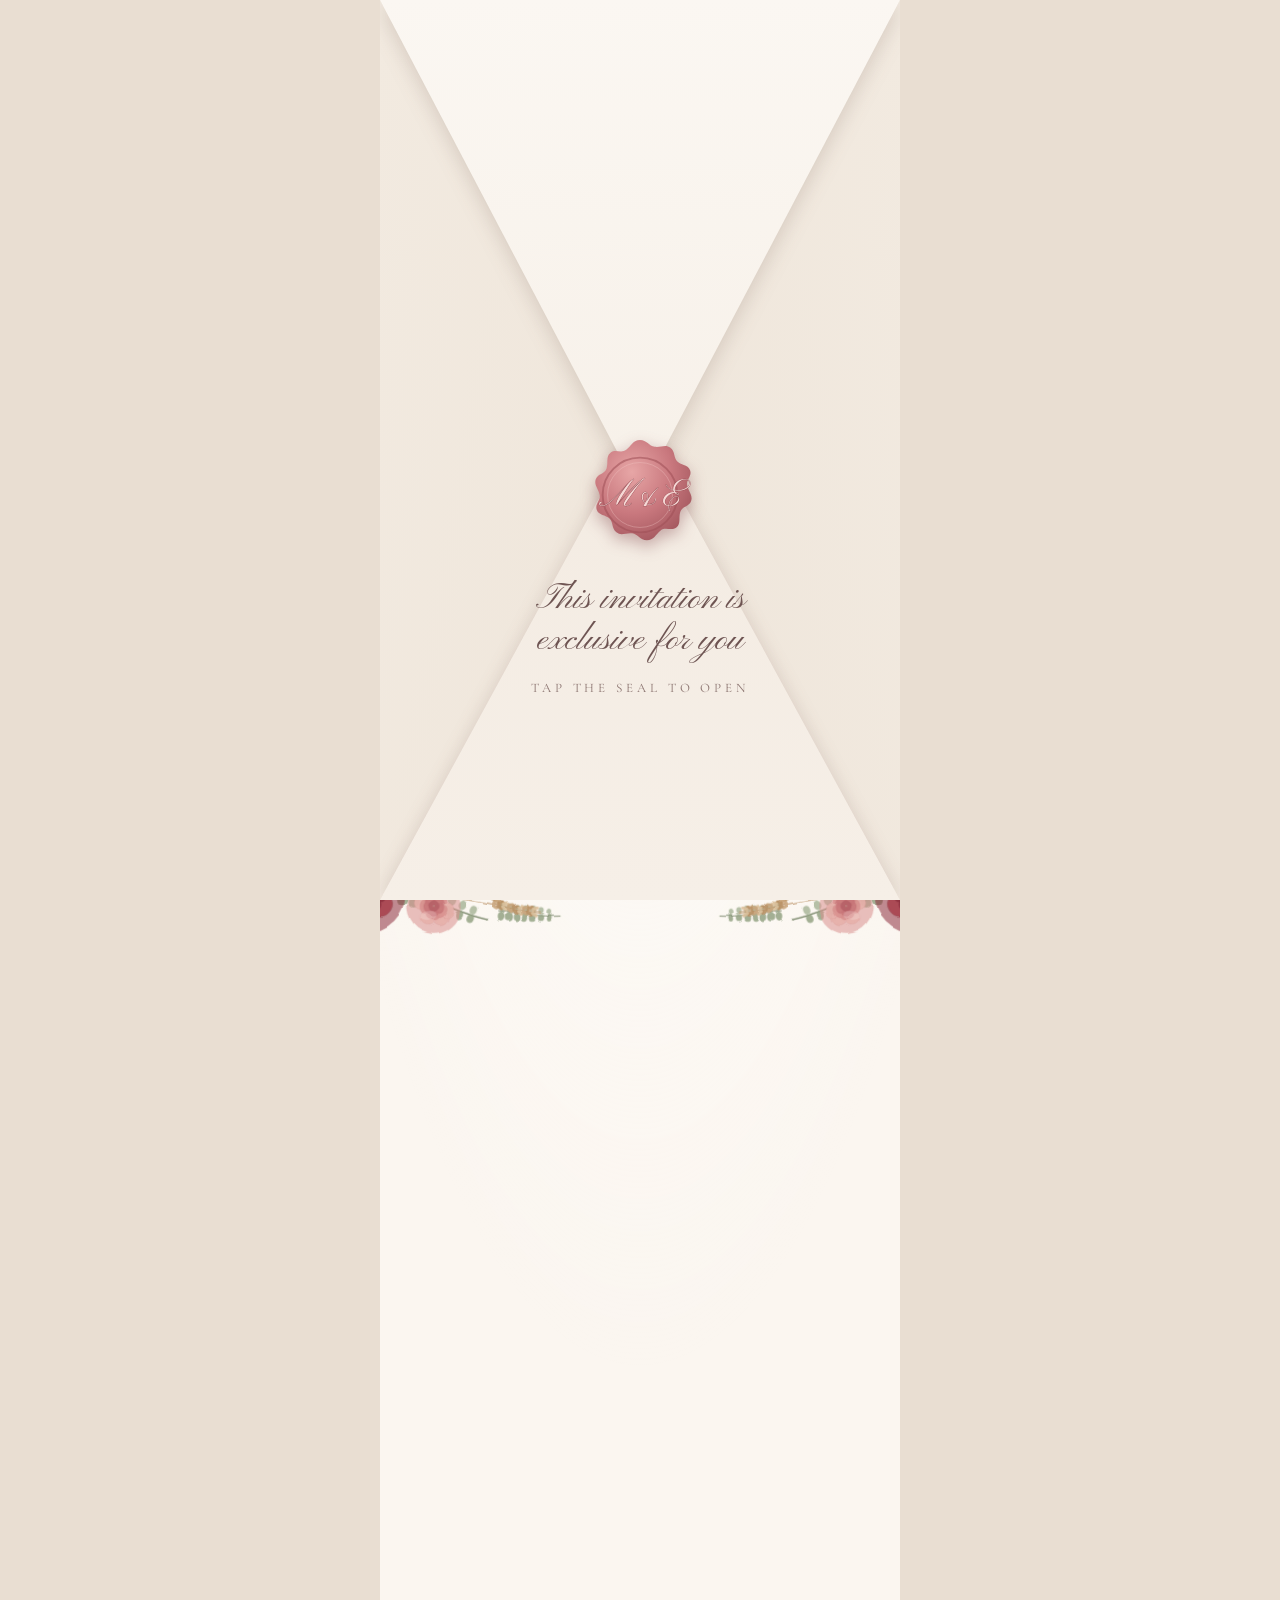
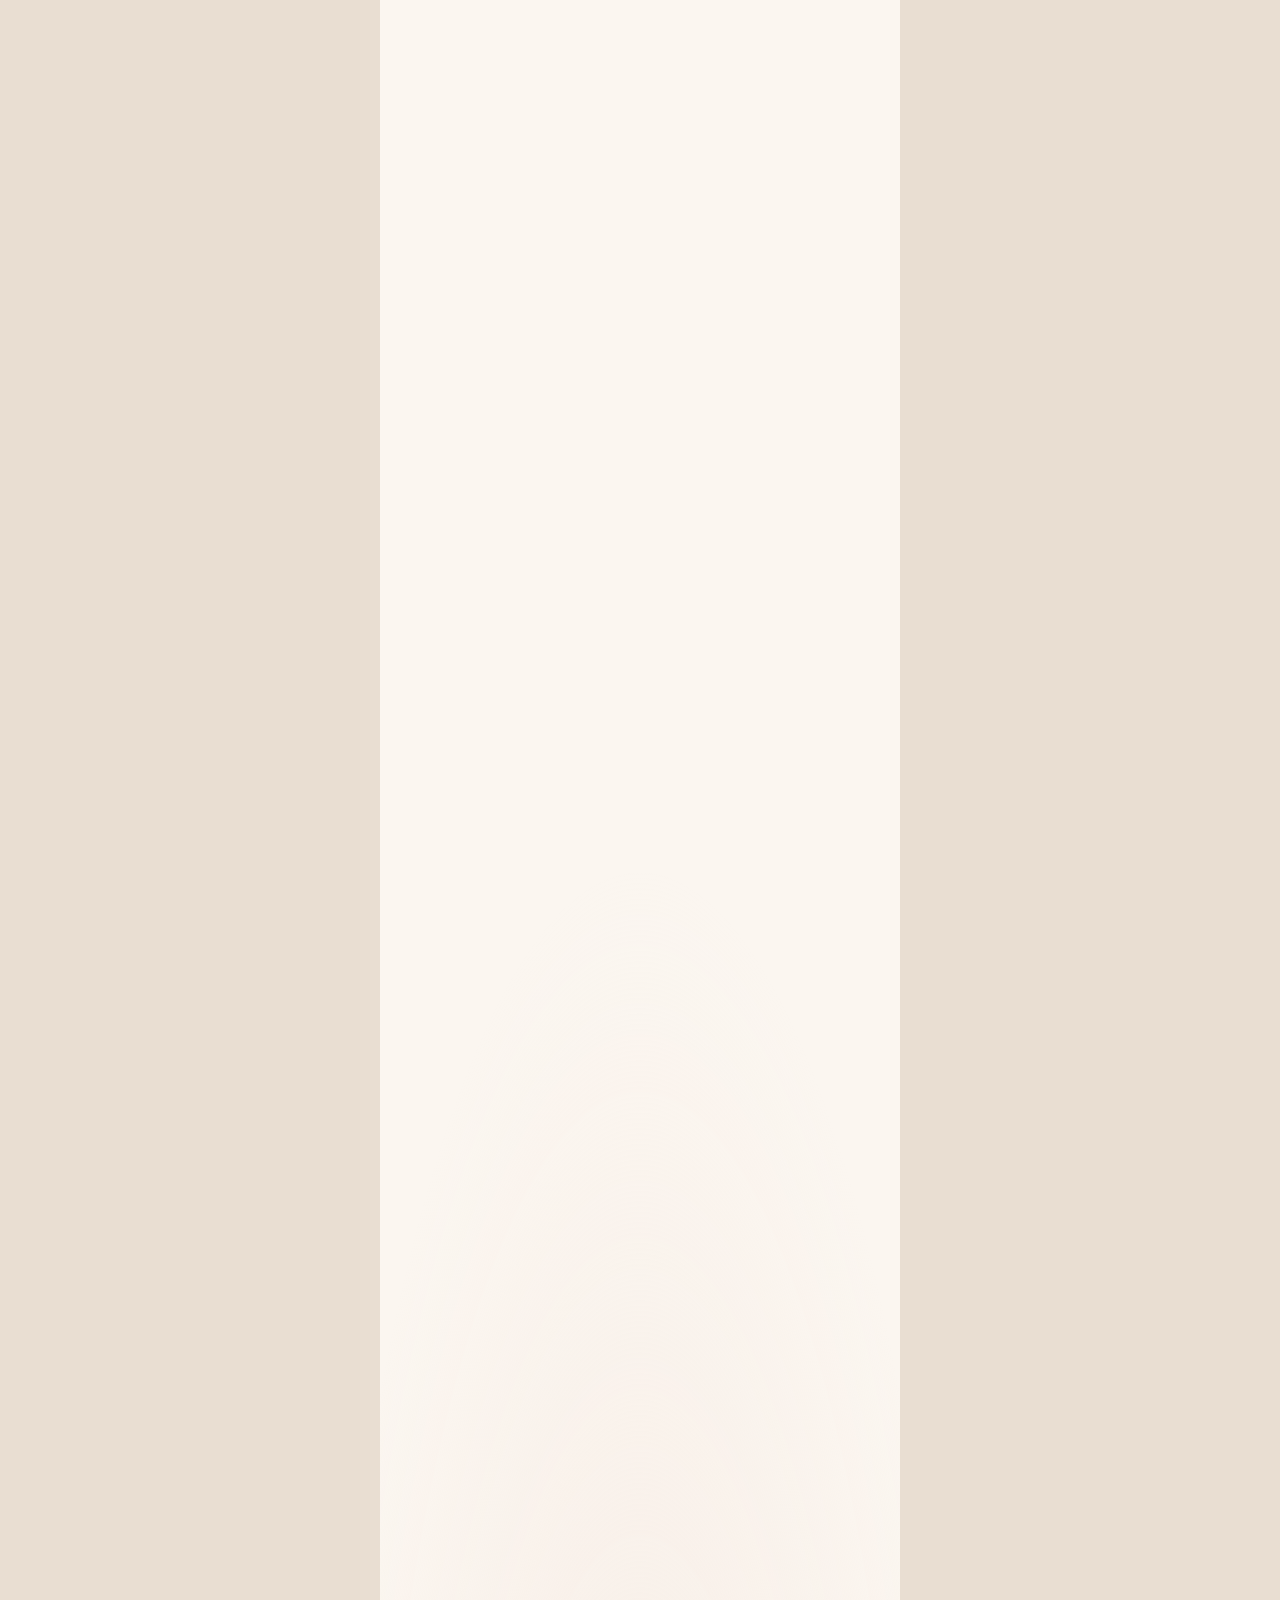
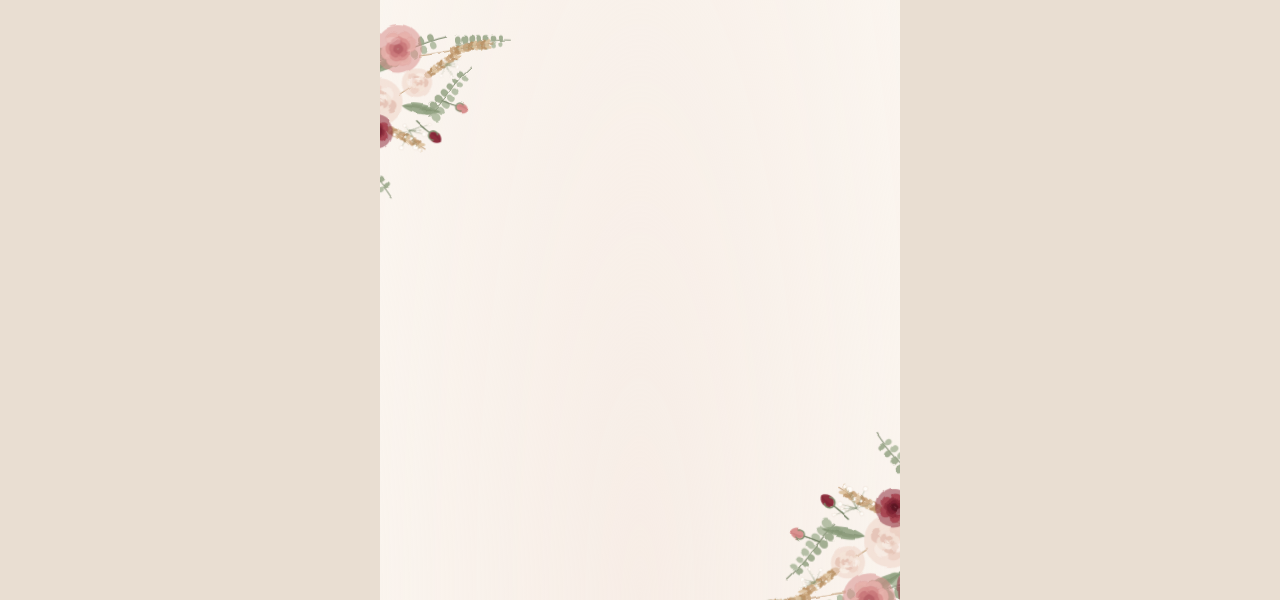
==== index.html @ b1a57dfd "Add wedding invitation site" ====
<!DOCTYPE html>
<html lang="en">
<head>
<meta charset="utf-8">
<meta name="viewport" content="width=device-width, initial-scale=1, viewport-fit=cover">
<meta name="theme-color" content="#F3EADF">
<title>Mohamed &amp; Engy · 10.12.2026</title>
<meta name="description" content="You're invited to the wedding of Mohamed & Engy — Thursday, 10 December 2026 at Rotana High Class, Tanta.">
<meta property="og:title" content="Mohamed & Engy · Wedding Invitation">
<meta property="og:description" content="Thursday, 10 December 2026 · 8 PM · Rotana High Class, Tanta">
<meta property="og:image" content="https://nourhansalem23.github.io/mohamed-engy-wedding/assets/og.jpg">
<meta property="og:type" content="website">
<meta property="og:url" content="https://nourhansalem23.github.io/mohamed-engy-wedding/">
<link rel="icon" href="data:image/svg+xml,<svg xmlns='http://www.w3.org/2000/svg' viewBox='0 0 100 100'><circle cx='50' cy='50' r='46' fill='%23C9787E'/><text x='50' y='64' font-size='42' text-anchor='middle' fill='%23FBF4EE' font-family='serif' font-style='italic'>M&amp;E</text></svg>">
<link rel="preload" href="fonts/pinyon-script-latin-400-normal.woff2" as="font" type="font/woff2" crossorigin>
<link rel="stylesheet" href="css/style.css">
</head>
<body class="locked">
<svg xmlns="http://www.w3.org/2000/svg" width="0" height="0" style="position:absolute" aria-hidden="true"><defs><filter id="wc" x="-10%" y="-10%" width="120%" height="120%"><feTurbulence type="fractalNoise" baseFrequency="0.035" numOctaves="2" seed="7" result="n"/><feDisplacementMap in="SourceGraphic" in2="n" scale="5" xChannelSelector="R" yChannelSelector="G"/><feGaussianBlur stdDeviation=".35"/></filter></defs><symbol id="rose-b" viewBox="-50 -50 100 100"><circle r="44" fill="#8E2F3E" opacity=".55"/><path d="M7.3,8.2 C31.5,41.2 -30.1,42.3 -7.0,8.5 Q0,0 7.3,8.2Z" fill="#A8434F" opacity="0.9" stroke="#5E1A26" stroke-opacity=".25" stroke-width=".8"/><path d="M-3.5,10.4 C-20.1,47.9 -51.7,-5.1 -10.8,-1.9 Q0,0 -3.5,10.4Z" fill="#A8434F" opacity="0.9" stroke="#5E1A26" stroke-opacity=".25" stroke-width=".8"/><path d="M-10.1,4.3 C-49.0,17.1 -30.8,-41.8 -5.9,-9.3 Q0,0 -10.1,4.3Z" fill="#A8434F" opacity="0.9" stroke="#5E1A26" stroke-opacity=".25" stroke-width=".8"/><path d="M-9.2,-6.1 C-41.0,-31.8 18.3,-48.6 4.6,-10.0 Q0,0 -9.2,-6.1Z" fill="#A8434F" opacity="0.9" stroke="#5E1A26" stroke-opacity=".25" stroke-width=".8"/><path d="M2.3,-10.8 C14.4,-49.9 51.9,-0.9 11.0,0.6 Q0,0 2.3,-10.8Z" fill="#A8434F" opacity="0.9" stroke="#5E1A26" stroke-opacity=".25" stroke-width=".8"/><path d="M10.3,-3.8 C49.9,-14.5 28.5,43.4 5.4,9.6 Q0,0 10.3,-3.8Z" fill="#A8434F" opacity="0.9" stroke="#5E1A26" stroke-opacity=".25" stroke-width=".8"/><path d="M-1.7,8.3 C-11.4,38.5 -38.9,-9.7 -8.0,-2.7 Q0,0 -1.7,8.3Z" fill="#8E2F3E" opacity="0.85" stroke="#5E1A26" stroke-opacity=".25" stroke-width=".8"/><path d="M-8.4,1.2 C-40.0,2.5 -4.2,-39.9 -0.2,-8.5 Q0,0 -8.4,1.2Z" fill="#8E2F3E" opacity="0.85" stroke="#5E1A26" stroke-opacity=".25" stroke-width=".8"/><path d="M-3.9,-7.5 C-15.4,-37.1 36.3,-17.0 8.0,-2.9 Q0,0 -3.9,-7.5Z" fill="#8E2F3E" opacity="0.85" stroke="#5E1A26" stroke-opacity=".25" stroke-width=".8"/><path d="M6.2,-5.8 C31.5,-24.8 26.2,30.4 5.0,6.9 Q0,0 6.2,-5.8Z" fill="#8E2F3E" opacity="0.85" stroke="#5E1A26" stroke-opacity=".25" stroke-width=".8"/><path d="M8.1,2.5 C37.2,15.0 -13.4,37.8 -3.5,7.7 Q0,0 8.1,2.5Z" fill="#8E2F3E" opacity="0.85" stroke="#5E1A26" stroke-opacity=".25" stroke-width=".8"/><path d="M5.8,2.4 C26.1,13.7 -12.6,26.7 -3.1,5.4 Q0,0 5.8,2.4Z" fill="#7A2433" opacity="0.9" stroke="#5E1A26" stroke-opacity=".25" stroke-width=".8"/><path d="M-2.3,5.8 C-13.3,26.3 -26.9,-12.1 -5.5,-3.0 Q0,0 -2.3,5.8Z" fill="#7A2433" opacity="0.9" stroke="#5E1A26" stroke-opacity=".25" stroke-width=".8"/><path d="M-6.0,1.7 C-29.0,5.4 -6.7,-28.7 -0.9,-6.2 Q0,0 -6.0,1.7Z" fill="#7A2433" opacity="0.9" stroke="#5E1A26" stroke-opacity=".25" stroke-width=".8"/><path d="M-1.7,-6.0 C-5.7,-28.9 28.7,-7.0 6.2,-1.0 Q0,0 -1.7,-6.0Z" fill="#7A2433" opacity="0.9" stroke="#5E1A26" stroke-opacity=".25" stroke-width=".8"/><path d="M3.9,-4.9 C20.4,-21.3 22.2,19.4 4.3,4.5 Q0,0 3.9,-4.9Z" fill="#7A2433" opacity="0.9" stroke="#5E1A26" stroke-opacity=".25" stroke-width=".8"/><path d="M2.1,3.4 C7.9,17.1 -18.8,1.8 -4.0,-0.0 Q0,0 2.1,3.4Z" fill="#5E1A26" opacity="0.95" stroke="#5E1A26" stroke-opacity=".25" stroke-width=".8"/><path d="M-3.5,2.0 C-17.4,7.4 -1.3,-18.8 0.2,-4.0 Q0,0 -3.5,2.0Z" fill="#5E1A26" opacity="0.95" stroke="#5E1A26" stroke-opacity=".25" stroke-width=".8"/><path d="M-1.3,-3.8 C-4.3,-18.4 18.8,2.0 3.9,0.8 Q0,0 -1.3,-3.8Z" fill="#5E1A26" opacity="0.95" stroke="#5E1A26" stroke-opacity=".25" stroke-width=".8"/><path d="M3.1,-2.5 C16.0,-10.0 4.2,18.4 0.5,4.0 Q0,0 3.1,-2.5Z" fill="#5E1A26" opacity="0.95" stroke="#5E1A26" stroke-opacity=".25" stroke-width=".8"/><path d="M-6,2 C-6,-8 8,-8 7,1 C6,8 -3,8 -3,1 C-3,-3 3,-3 3,0" fill="none" stroke="#5E1A26" stroke-width="1.6" stroke-linecap="round" opacity=".8"/><ellipse cx="-12" cy="-14" rx="14" ry="8" fill="#fff" opacity=".18" transform="rotate(-30)"/></symbol><symbol id="rose-p" viewBox="-50 -50 100 100"><circle r="44" fill="#D9918F" opacity=".55"/><path d="M10.3,-3.8 C49.9,-14.3 28.4,43.5 5.3,9.6 Q0,0 10.3,-3.8Z" fill="#E7B1AB" opacity="0.9" stroke="#B8646A" stroke-opacity=".25" stroke-width=".8"/><path d="M9.5,5.6 C42.7,29.6 -15.7,49.5 -4.1,10.2 Q0,0 9.5,5.6Z" fill="#E7B1AB" opacity="0.9" stroke="#B8646A" stroke-opacity=".25" stroke-width=".8"/><path d="M1.7,10.9 C4.4,51.7 -48.1,19.4 -10.5,3.4 Q0,0 1.7,10.9Z" fill="#E7B1AB" opacity="0.9" stroke="#B8646A" stroke-opacity=".25" stroke-width=".8"/><path d="M-10.4,3.5 C-50.3,12.9 -27.1,-44.3 -5.1,-9.8 Q0,0 -10.4,3.5Z" fill="#E7B1AB" opacity="0.9" stroke="#B8646A" stroke-opacity=".25" stroke-width=".8"/><path d="M-8.3,-7.2 C-36.9,-36.5 24.1,-46.0 5.8,-9.4 Q0,0 -8.3,-7.2Z" fill="#E7B1AB" opacity="0.9" stroke="#B8646A" stroke-opacity=".25" stroke-width=".8"/><path d="M-1.6,-10.9 C-4.0,-51.8 48.3,-19.0 10.5,-3.3 Q0,0 -1.6,-10.9Z" fill="#E7B1AB" opacity="0.9" stroke="#B8646A" stroke-opacity=".25" stroke-width=".8"/><path d="M8.0,2.8 C36.6,16.4 -14.7,37.3 -3.8,7.6 Q0,0 8.0,2.8Z" fill="#D9918F" opacity="0.85" stroke="#B8646A" stroke-opacity=".25" stroke-width=".8"/><path d="M-0.8,8.5 C-7.1,39.5 -39.8,-5.3 -8.3,-1.8 Q0,0 -0.8,8.5Z" fill="#D9918F" opacity="0.85" stroke="#B8646A" stroke-opacity=".25" stroke-width=".8"/><path d="M-8.5,0.8 C-40.1,0.5 -2.3,-40.1 0.2,-8.5 Q0,0 -8.5,0.8Z" fill="#D9918F" opacity="0.85" stroke="#B8646A" stroke-opacity=".25" stroke-width=".8"/><path d="M-4.8,-7.0 C-19.6,-35.0 34.1,-21.1 7.6,-3.9 Q0,0 -4.8,-7.0Z" fill="#D9918F" opacity="0.85" stroke="#B8646A" stroke-opacity=".25" stroke-width=".8"/><path d="M6.5,-5.5 C32.8,-23.0 24.5,31.8 4.6,7.2 Q0,0 6.5,-5.5Z" fill="#D9918F" opacity="0.85" stroke="#B8646A" stroke-opacity=".25" stroke-width=".8"/><path d="M4.3,-4.6 C21.9,-19.8 20.7,21.0 4.0,4.8 Q0,0 4.3,-4.6Z" fill="#C9787B" opacity="0.9" stroke="#B8646A" stroke-opacity=".25" stroke-width=".8"/><path d="M4.8,4.0 C21.0,20.8 -19.8,21.8 -4.6,4.3 Q0,0 4.8,4.0Z" fill="#C9787B" opacity="0.9" stroke="#B8646A" stroke-opacity=".25" stroke-width=".8"/><path d="M-1.3,6.1 C-8.7,28.2 -28.5,-7.5 -5.9,-2.1 Q0,0 -1.3,6.1Z" fill="#C9787B" opacity="0.9" stroke="#B8646A" stroke-opacity=".25" stroke-width=".8"/><path d="M-6.2,0.6 C-29.5,0.2 -1.5,-29.5 0.2,-6.2 Q0,0 -6.2,0.6Z" fill="#C9787B" opacity="0.9" stroke="#B8646A" stroke-opacity=".25" stroke-width=".8"/><path d="M-2.1,-5.9 C-7.3,-28.6 28.2,-8.5 6.1,-1.3 Q0,0 -2.1,-5.9Z" fill="#C9787B" opacity="0.9" stroke="#B8646A" stroke-opacity=".25" stroke-width=".8"/><path d="M3.7,1.5 C16.6,9.0 -14.0,12.7 -3.2,2.4 Q0,0 3.7,1.5Z" fill="#B8646A" opacity="0.95" stroke="#B8646A" stroke-opacity=".25" stroke-width=".8"/><path d="M-1.0,3.9 C-6.6,17.7 -14.5,-12.1 -2.8,-2.9 Q0,0 -1.0,3.9Z" fill="#B8646A" opacity="0.95" stroke="#B8646A" stroke-opacity=".25" stroke-width=".8"/><path d="M-3.5,-2.0 C-15.2,-11.2 15.6,-10.6 3.5,-1.9 Q0,0 -3.5,-2.0Z" fill="#B8646A" opacity="0.95" stroke="#B8646A" stroke-opacity=".25" stroke-width=".8"/><path d="M2.3,-3.2 C12.6,-14.1 9.1,16.5 1.5,3.7 Q0,0 2.3,-3.2Z" fill="#B8646A" opacity="0.95" stroke="#B8646A" stroke-opacity=".25" stroke-width=".8"/><path d="M-6,2 C-6,-8 8,-8 7,1 C6,8 -3,8 -3,1 C-3,-3 3,-3 3,0" fill="none" stroke="#B8646A" stroke-width="1.6" stroke-linecap="round" opacity=".8"/><ellipse cx="-12" cy="-14" rx="14" ry="8" fill="#fff" opacity=".18" transform="rotate(-30)"/></symbol><symbol id="rose-c" viewBox="-50 -50 100 100"><circle r="44" fill="#EED3C6" opacity=".55"/><path d="M-8.3,7.2 C-41.5,31.2 -42.0,-30.5 -8.4,-7.1 Q0,0 -8.3,7.2Z" fill="#F4E3D7" opacity="0.9" stroke="#E5C3B5" stroke-opacity=".25" stroke-width=".8"/><path d="M-10.8,-2.3 C-49.9,-14.3 -1.0,-51.9 0.6,-11.0 Q0,0 -10.8,-2.3Z" fill="#EED3C6" opacity="0.9" stroke="#E5C3B5" stroke-opacity=".25" stroke-width=".8"/><path d="M-3.4,-10.5 C-12.4,-50.4 44.5,-26.7 9.8,-5.0 Q0,0 -3.4,-10.5Z" fill="#F8EDE4" opacity="0.9" stroke="#E5C3B5" stroke-opacity=".25" stroke-width=".8"/><path d="M8.4,-7.1 C41.8,-30.8 41.7,30.9 8.4,7.2 Q0,0 8.4,-7.1Z" fill="#E5C3B5" opacity="0.9" stroke="#E5C3B5" stroke-opacity=".25" stroke-width=".8"/><path d="M10.4,3.6 C47.7,20.5 -5.6,51.6 -2.0,10.8 Q0,0 10.4,3.6Z" fill="#F4E3D7" opacity="0.9" stroke="#E5C3B5" stroke-opacity=".25" stroke-width=".8"/><path d="M4.4,10.1 C17.4,48.9 -41.6,31.0 -9.3,5.9 Q0,0 4.4,10.1Z" fill="#EED3C6" opacity="0.9" stroke="#E5C3B5" stroke-opacity=".25" stroke-width=".8"/><path d="M8.4,-1.4 C40.0,-3.2 5.0,39.8 0.3,8.5 Q0,0 8.4,-1.4Z" fill="#F4E3D7" opacity="0.85" stroke="#E5C3B5" stroke-opacity=".25" stroke-width=".8"/><path d="M3.5,7.8 C13.2,37.9 -37.3,14.8 -8.1,2.5 Q0,0 3.5,7.8Z" fill="#EED3C6" opacity="0.85" stroke="#E5C3B5" stroke-opacity=".25" stroke-width=".8"/><path d="M-6.9,4.9 C-34.6,20.3 -21.8,-33.7 -4.0,-7.5 Q0,0 -6.9,4.9Z" fill="#F8EDE4" opacity="0.85" stroke="#E5C3B5" stroke-opacity=".25" stroke-width=".8"/><path d="M-7.4,-4.2 C-33.0,-22.8 21.3,-34.0 5.1,-6.8 Q0,0 -7.4,-4.2Z" fill="#E5C3B5" opacity="0.85" stroke="#E5C3B5" stroke-opacity=".25" stroke-width=".8"/><path d="M0.1,-8.5 C4.0,-39.9 40.1,2.3 8.4,1.2 Q0,0 0.1,-8.5Z" fill="#F4E3D7" opacity="0.85" stroke="#E5C3B5" stroke-opacity=".25" stroke-width=".8"/><path d="M-0.9,6.2 C-6.5,28.8 -29.0,-5.2 -6.0,-1.6 Q0,0 -0.9,6.2Z" fill="#F4E3D7" opacity="0.9" stroke="#E5C3B5" stroke-opacity=".25" stroke-width=".8"/><path d="M-6.2,0.9 C-29.5,1.7 -3.0,-29.4 -0.1,-6.2 Q0,0 -6.2,0.9Z" fill="#EED3C6" opacity="0.9" stroke="#E5C3B5" stroke-opacity=".25" stroke-width=".8"/><path d="M-3.4,-5.2 C-13.9,-26.0 25.4,-15.0 5.6,-2.7 Q0,0 -3.4,-5.2Z" fill="#F8EDE4" opacity="0.9" stroke="#E5C3B5" stroke-opacity=".25" stroke-width=".8"/><path d="M4.3,-4.5 C22.1,-19.5 20.4,21.3 3.9,4.9 Q0,0 4.3,-4.5Z" fill="#E5C3B5" opacity="0.9" stroke="#E5C3B5" stroke-opacity=".25" stroke-width=".8"/><path d="M5.7,2.6 C25.6,14.6 -13.5,26.2 -3.3,5.3 Q0,0 5.7,2.6Z" fill="#F4E3D7" opacity="0.9" stroke="#E5C3B5" stroke-opacity=".25" stroke-width=".8"/><path d="M1.4,3.7 C4.8,18.3 -18.8,-1.5 -3.9,-0.7 Q0,0 1.4,3.7Z" fill="#F4E3D7" opacity="0.95" stroke="#E5C3B5" stroke-opacity=".25" stroke-width=".8"/><path d="M-3.9,0.7 C-18.8,1.5 4.8,-18.3 1.4,-3.7 Q0,0 -3.9,0.7Z" fill="#EED3C6" opacity="0.95" stroke="#E5C3B5" stroke-opacity=".25" stroke-width=".8"/><path d="M-1.3,-3.8 C-4.3,-18.4 18.8,2.1 3.9,0.9 Q0,0 -1.3,-3.8Z" fill="#F8EDE4" opacity="0.95" stroke="#E5C3B5" stroke-opacity=".25" stroke-width=".8"/><path d="M4.0,-0.5 C18.9,-0.4 -5.9,17.9 -1.6,3.6 Q0,0 4.0,-0.5Z" fill="#E5C3B5" opacity="0.95" stroke="#E5C3B5" stroke-opacity=".25" stroke-width=".8"/><path d="M-6,2 C-6,-8 8,-8 7,1 C6,8 -3,8 -3,1 C-3,-3 3,-3 3,0" fill="none" stroke="#E5C3B5" stroke-width="1.6" stroke-linecap="round" opacity=".8"/><ellipse cx="-12" cy="-14" rx="14" ry="8" fill="#fff" opacity=".18" transform="rotate(-30)"/></symbol><symbol id="leaf" viewBox="-10 -60 20 62"><path d="M0,0 C-11,-18 -9,-42 0,-58 C9,-42 11,-18 0,0Z" fill="#93A383" opacity=".9"/><path d="M0,-2 L0,-54" stroke="#6F7E5F" stroke-width="1" opacity=".55"/><path d="M0,0 C-6,-18 -5,-40 0,-58 C-1,-40 -1,-18 0,0Z" fill="#7D8C6B" opacity=".45"/></symbol><symbol id="euca" viewBox="-20 -128 40 130"><path d="M0,0 C4,-40 -4,-80 2,-120" stroke="#6F7E5F" stroke-width="1.6" fill="none"/><ellipse cx="-9.5" cy="-7.0" rx="9.0" ry="7.4" fill="#93A383" opacity=".85"/><ellipse cx="9.5" cy="-7.0" rx="9.0" ry="7.4" fill="#AAB79A" opacity=".85"/><ellipse cx="-8.0" cy="-22.0" rx="8.4" ry="6.9" fill="#93A383" opacity=".85"/><ellipse cx="9.7" cy="-22.0" rx="8.4" ry="6.9" fill="#AAB79A" opacity=".85"/><ellipse cx="-6.7" cy="-37.0" rx="7.9" ry="6.4" fill="#93A383" opacity=".85"/><ellipse cx="9.8" cy="-37.0" rx="7.9" ry="6.4" fill="#AAB79A" opacity=".85"/><ellipse cx="-5.7" cy="-52.0" rx="7.3" ry="6.0" fill="#93A383" opacity=".85"/><ellipse cx="9.6" cy="-52.0" rx="7.3" ry="6.0" fill="#AAB79A" opacity=".85"/><ellipse cx="-5.1" cy="-67.0" rx="6.7" ry="5.5" fill="#93A383" opacity=".85"/><ellipse cx="9.0" cy="-67.0" rx="6.7" ry="5.5" fill="#AAB79A" opacity=".85"/><ellipse cx="-4.8" cy="-82.0" rx="6.1" ry="5.0" fill="#93A383" opacity=".85"/><ellipse cx="8.1" cy="-82.0" rx="6.1" ry="5.0" fill="#AAB79A" opacity=".85"/><ellipse cx="-4.8" cy="-97.0" rx="5.6" ry="4.6" fill="#93A383" opacity=".85"/><ellipse cx="6.9" cy="-97.0" rx="5.6" ry="4.6" fill="#AAB79A" opacity=".85"/></symbol><symbol id="wheat" viewBox="-10 -118 20 120"><path d="M0,0 C2,-40 -2,-80 0,-110" stroke="#B88F62" stroke-width="1.2" fill="none"/><ellipse cx="-3.2" cy="-50.0" rx="2.4" ry="5" fill="#C9A57C" transform="rotate(-25 -3.2 -50.0)" opacity=".9"/><ellipse cx="3.2" cy="-50.0" rx="2.4" ry="5" fill="#C9A57C" transform="rotate(25 3.2 -50.0)" opacity=".9"/><ellipse cx="-3.2" cy="-56.5" rx="2.4" ry="5" fill="#B88F62" transform="rotate(-25 -3.2 -56.5)" opacity=".9"/><ellipse cx="3.2" cy="-56.5" rx="2.4" ry="5" fill="#B88F62" transform="rotate(25 3.2 -56.5)" opacity=".9"/><ellipse cx="-3.2" cy="-63.0" rx="2.4" ry="5" fill="#DCC09C" transform="rotate(-25 -3.2 -63.0)" opacity=".9"/><ellipse cx="3.2" cy="-63.0" rx="2.4" ry="5" fill="#DCC09C" transform="rotate(25 3.2 -63.0)" opacity=".9"/><ellipse cx="-3.2" cy="-69.5" rx="2.4" ry="5" fill="#C9A57C" transform="rotate(-25 -3.2 -69.5)" opacity=".9"/><ellipse cx="3.2" cy="-69.5" rx="2.4" ry="5" fill="#C9A57C" transform="rotate(25 3.2 -69.5)" opacity=".9"/><ellipse cx="-3.2" cy="-76.0" rx="2.4" ry="5" fill="#B88F62" transform="rotate(-25 -3.2 -76.0)" opacity=".9"/><ellipse cx="3.2" cy="-76.0" rx="2.4" ry="5" fill="#B88F62" transform="rotate(25 3.2 -76.0)" opacity=".9"/><ellipse cx="-3.2" cy="-82.5" rx="2.4" ry="5" fill="#DCC09C" transform="rotate(-25 -3.2 -82.5)" opacity=".9"/><ellipse cx="3.2" cy="-82.5" rx="2.4" ry="5" fill="#DCC09C" transform="rotate(25 3.2 -82.5)" opacity=".9"/><ellipse cx="-3.2" cy="-89.0" rx="2.4" ry="5" fill="#C9A57C" transform="rotate(-25 -3.2 -89.0)" opacity=".9"/><ellipse cx="3.2" cy="-89.0" rx="2.4" ry="5" fill="#C9A57C" transform="rotate(25 3.2 -89.0)" opacity=".9"/><ellipse cx="-3.2" cy="-95.5" rx="2.4" ry="5" fill="#B88F62" transform="rotate(-25 -3.2 -95.5)" opacity=".9"/><ellipse cx="3.2" cy="-95.5" rx="2.4" ry="5" fill="#B88F62" transform="rotate(25 3.2 -95.5)" opacity=".9"/><ellipse cx="-3.2" cy="-102.0" rx="2.4" ry="5" fill="#DCC09C" transform="rotate(-25 -3.2 -102.0)" opacity=".9"/><ellipse cx="3.2" cy="-102.0" rx="2.4" ry="5" fill="#DCC09C" transform="rotate(25 3.2 -102.0)" opacity=".9"/></symbol><symbol id="filler" viewBox="-35 -35 70 70"><path d="M0,0 L10.9,2.6" stroke="#7D8C6B" stroke-width=".7" opacity=".6"/><circle cx="10.9" cy="2.6" r="2.1" fill="#FFFDF9" stroke="#E6D6C8" stroke-width=".5"/><path d="M0,0 L-3.5,-4.1" stroke="#7D8C6B" stroke-width=".7" opacity=".6"/><circle cx="-3.5" cy="-4.1" r="2.2" fill="#FFFDF9" stroke="#E6D6C8" stroke-width=".5"/><path d="M0,0 L2.9,11.0" stroke="#7D8C6B" stroke-width=".7" opacity=".6"/><circle cx="2.9" cy="11.0" r="2.3" fill="#FFFDF9" stroke="#E6D6C8" stroke-width=".5"/><path d="M0,0 L16.0,-4.2" stroke="#7D8C6B" stroke-width=".7" opacity=".6"/><circle cx="16.0" cy="-4.2" r="2.9" fill="#FFFDF9" stroke="#E6D6C8" stroke-width=".5"/><path d="M0,0 L13.9,24.4" stroke="#7D8C6B" stroke-width=".7" opacity=".6"/><circle cx="13.9" cy="24.4" r="2.1" fill="#FFFDF9" stroke="#E6D6C8" stroke-width=".5"/><path d="M0,0 L8.7,21.8" stroke="#7D8C6B" stroke-width=".7" opacity=".6"/><circle cx="8.7" cy="21.8" r="2.9" fill="#FFFDF9" stroke="#E6D6C8" stroke-width=".5"/><path d="M0,0 L11.0,0.5" stroke="#7D8C6B" stroke-width=".7" opacity=".6"/><circle cx="11.0" cy="0.5" r="2.7" fill="#FFFDF9" stroke="#E6D6C8" stroke-width=".5"/><path d="M0,0 L-5.6,8.6" stroke="#7D8C6B" stroke-width=".7" opacity=".6"/><circle cx="-5.6" cy="8.6" r="1.6" fill="#FFFDF9" stroke="#E6D6C8" stroke-width=".5"/><path d="M0,0 L19.5,5.0" stroke="#7D8C6B" stroke-width=".7" opacity=".6"/><circle cx="19.5" cy="5.0" r="3.0" fill="#FFFDF9" stroke="#E6D6C8" stroke-width=".5"/><path d="M0,0 L17.1,-0.2" stroke="#7D8C6B" stroke-width=".7" opacity=".6"/><circle cx="17.1" cy="-0.2" r="1.6" fill="#FFFDF9" stroke="#E6D6C8" stroke-width=".5"/><path d="M0,0 L-10.8,22.0" stroke="#7D8C6B" stroke-width=".7" opacity=".6"/><circle cx="-10.8" cy="22.0" r="2.8" fill="#FFFDF9" stroke="#E6D6C8" stroke-width=".5"/><path d="M0,0 L-6.4,-7.7" stroke="#7D8C6B" stroke-width=".7" opacity=".6"/><circle cx="-6.4" cy="-7.7" r="2.3" fill="#FFFDF9" stroke="#E6D6C8" stroke-width=".5"/><path d="M0,0 L-20.1,2.9" stroke="#7D8C6B" stroke-width=".7" opacity=".6"/><circle cx="-20.1" cy="2.9" r="2.0" fill="#FFFDF9" stroke="#E6D6C8" stroke-width=".5"/><path d="M0,0 L25.7,-9.0" stroke="#7D8C6B" stroke-width=".7" opacity=".6"/><circle cx="25.7" cy="-9.0" r="1.8" fill="#FFFDF9" stroke="#E6D6C8" stroke-width=".5"/></symbol><symbol id="bud-b" viewBox="-12 -40 24 42"><path d="M0,0 C1,-12 0,-20 0,-24" stroke="#6F7E5F" stroke-width="1.4"/><path d="M0,-22 C-9,-24 -8,-36 0,-39 C8,-36 9,-24 0,-22Z" fill="#8E2F3E"/><path d="M0,-22 C-5,-26 -4,-34 0,-39 C-1,-33 -1,-27 0,-22Z" fill="#7A2433" opacity=".6"/><path d="M0,-21 C-6,-22 -7,-28 -4,-31 M0,-21 C6,-22 7,-28 4,-31" stroke="#7D8C6B" stroke-width="1.6" fill="none"/></symbol><symbol id="bud-p" viewBox="-12 -40 24 42"><path d="M0,0 C1,-12 0,-20 0,-24" stroke="#6F7E5F" stroke-width="1.4"/><path d="M0,-22 C-9,-24 -8,-36 0,-39 C8,-36 9,-24 0,-22Z" fill="#D9918F"/><path d="M0,-22 C-5,-26 -4,-34 0,-39 C-1,-33 -1,-27 0,-22Z" fill="#C9787B" opacity=".6"/><path d="M0,-21 C-6,-22 -7,-28 -4,-31 M0,-21 C6,-22 7,-28 4,-31" stroke="#7D8C6B" stroke-width="1.6" fill="none"/></symbol><symbol id="corner" viewBox="0 0 320 320"><g filter="url(#wc)"><use href="#euca" x="-60.0" y="-60.0" width="120.0" height="120.0" transform="translate(150.0 40.0) rotate(70.0)" opacity="1"/><use href="#euca" x="-60.0" y="-60.0" width="120.0" height="120.0" transform="translate(40.0 170.0) rotate(160.0)" opacity="1"/><use href="#euca" x="-47.5" y="-47.5" width="95.0" height="95.0" transform="translate(205.0 95.0) rotate(40.0)" opacity="1"/><use href="#euca" x="-47.5" y="-47.5" width="95.0" height="95.0" transform="translate(100.0 205.0) rotate(140.0)" opacity="1"/><use href="#euca" x="-40.0" y="-40.0" width="80.0" height="80.0" transform="translate(250.0 30.0) rotate(85.0)" opacity="1"/><use href="#wheat" x="-55.0" y="-55.0" width="110.0" height="110.0" transform="translate(180.0 70.0) rotate(55.0)" opacity="1"/><use href="#wheat" x="-55.0" y="-55.0" width="110.0" height="110.0" transform="translate(70.0 175.0) rotate(150.0)" opacity="1"/><use href="#wheat" x="-55.0" y="-55.0" width="110.0" height="110.0" transform="translate(215.0 40.0) rotate(80.0)" opacity="1"/><use href="#wheat" x="-55.0" y="-55.0" width="110.0" height="110.0" transform="translate(130.0 150.0) rotate(120.0)" opacity="1"/><use href="#leaf" x="-30.0" y="-30.0" width="60.0" height="60.0" transform="translate(120.0 60.0) rotate(60.0)" opacity="1"/><use href="#leaf" x="-30.0" y="-30.0" width="60.0" height="60.0" transform="translate(60.0 120.0) rotate(150.0)" opacity="1"/><use href="#leaf" x="-27.5" y="-27.5" width="55.0" height="55.0" transform="translate(165.0 120.0) rotate(100.0)" opacity="1"/><use href="#leaf" x="-27.5" y="-27.5" width="55.0" height="55.0" transform="translate(35.0 60.0) rotate(120.0)" opacity="1"/><use href="#filler" x="-35.0" y="-35.0" width="70.0" height="70.0" transform="translate(150.0 150.0) rotate(0.0)" opacity="1"/><use href="#filler" x="-25.0" y="-25.0" width="50.0" height="50.0" transform="translate(200.0 60.0) rotate(0.0)" opacity="1"/><use href="#rose-c" x="-35.0" y="-35.0" width="70.0" height="70.0" transform="translate(110.0 110.0) rotate(20.0)" opacity="1"/><use href="#rose-b" x="-52.5" y="-52.5" width="105.0" height="105.0" transform="translate(55.0 55.0) rotate(0.0)" opacity="1"/><use href="#rose-p" x="-36.0" y="-36.0" width="72.0" height="72.0" transform="translate(135.0 40.0) rotate(40.0)" opacity="1"/><use href="#rose-p" x="-36.0" y="-36.0" width="72.0" height="72.0" transform="translate(40.0 140.0) rotate(100.0)" opacity="1"/><use href="#rose-b" x="-26.0" y="-26.0" width="52.0" height="52.0" transform="translate(105.0 150.0) rotate(10.0)" opacity="1"/><use href="#bud-b" x="-23.0" y="-23.0" width="46.0" height="46.0" transform="translate(175.0 150.0) rotate(130.0)" opacity="1"/><use href="#bud-p" x="-20.0" y="-20.0" width="40.0" height="40.0" transform="translate(210.0 115.0) rotate(110.0)" opacity="1"/><use href="#rose-c" x="-23.0" y="-23.0" width="46.0" height="46.0" transform="translate(160.0 85.0) rotate(0.0)" opacity="1"/></g></symbol><symbol id="garland" viewBox="0 0 600 170"><g filter="url(#wc)"><use href="#euca" x="-55.0" y="-55.0" width="110.0" height="110.0" transform="translate(230.0 60.0) rotate(-80.0)" opacity="1"/><use href="#euca" x="-60.0" y="-60.0" width="120.0" height="120.0" transform="translate(150.0 95.0) rotate(-95.0)" opacity="1"/><use href="#euca" x="-55.0" y="-55.0" width="110.0" height="110.0" transform="translate(70.0 75.0) rotate(-85.0)" opacity="1"/><use href="#euca" x="-45.0" y="-45.0" width="90.0" height="90.0" transform="translate(190.0 115.0) rotate(-100.0)" opacity="1"/><use href="#euca" x="-45.0" y="-45.0" width="90.0" height="90.0" transform="translate(100.0 115.0) rotate(-100.0)" opacity="1"/><use href="#euca" x="-40.0" y="-40.0" width="80.0" height="80.0" transform="translate(30.0 105.0) rotate(-92.0)" opacity="1"/><use href="#wheat" x="-50.0" y="-50.0" width="100.0" height="100.0" transform="translate(180.0 65.0) rotate(-85.0)" opacity="1"/><use href="#wheat" x="-50.0" y="-50.0" width="100.0" height="100.0" transform="translate(110.0 100.0) rotate(-100.0)" opacity="1"/><use href="#wheat" x="-50.0" y="-50.0" width="100.0" height="100.0" transform="translate(50.0 70.0) rotate(-80.0)" opacity="1"/><use href="#leaf" x="-25.0" y="-25.0" width="50.0" height="50.0" transform="translate(205.0 110.0) rotate(-120.0)" opacity="1"/><use href="#leaf" x="-25.0" y="-25.0" width="50.0" height="50.0" transform="translate(135.0 57.0) rotate(-60.0)" opacity="1"/><use href="#leaf" x="-22.5" y="-22.5" width="45.0" height="45.0" transform="translate(75.0 110.0) rotate(-110.0)" opacity="1"/><use href="#filler" x="-30.0" y="-30.0" width="60.0" height="60.0" transform="translate(150.0 105.0) rotate(0.0)" opacity="1"/><use href="#filler" x="-23.0" y="-23.0" width="46.0" height="46.0" transform="translate(65.0 80.0) rotate(0.0)" opacity="1"/><use href="#rose-p" x="-32.0" y="-32.0" width="64.0" height="64.0" transform="translate(140.0 80.0) rotate(30.0)" opacity="1"/><use href="#rose-c" x="-26.0" y="-26.0" width="52.0" height="52.0" transform="translate(182.0 107.0) rotate(10.0)" opacity="1"/><use href="#rose-b" x="-41.0" y="-41.0" width="82.0" height="82.0" transform="translate(208.0 77.0) rotate(0.0)" opacity="1"/><use href="#rose-b" x="-25.0" y="-25.0" width="50.0" height="50.0" transform="translate(95.0 97.0) rotate(60.0)" opacity="1"/><use href="#bud-b" x="-20.0" y="-20.0" width="40.0" height="40.0" transform="translate(55.0 95.0) rotate(-95.0)" opacity="1"/><use href="#bud-p" x="-18.0" y="-18.0" width="36.0" height="36.0" transform="translate(115.0 55.0) rotate(-70.0)" opacity="1"/><use href="#rose-c" x="-18.0" y="-18.0" width="36.0" height="36.0" transform="translate(72.0 63.0) rotate(0.0)" opacity="1"/><use href="#euca" x="-55.0" y="-55.0" width="110.0" height="110.0" transform="translate(370.0 60.0) rotate(80.0)" opacity="1"/><use href="#euca" x="-60.0" y="-60.0" width="120.0" height="120.0" transform="translate(450.0 95.0) rotate(95.0)" opacity="1"/><use href="#euca" x="-55.0" y="-55.0" width="110.0" height="110.0" transform="translate(530.0 75.0) rotate(85.0)" opacity="1"/><use href="#euca" x="-45.0" y="-45.0" width="90.0" height="90.0" transform="translate(410.0 115.0) rotate(100.0)" opacity="1"/><use href="#euca" x="-45.0" y="-45.0" width="90.0" height="90.0" transform="translate(500.0 115.0) rotate(100.0)" opacity="1"/><use href="#euca" x="-40.0" y="-40.0" width="80.0" height="80.0" transform="translate(570.0 105.0) rotate(92.0)" opacity="1"/><use href="#wheat" x="-50.0" y="-50.0" width="100.0" height="100.0" transform="translate(420.0 65.0) rotate(85.0)" opacity="1"/><use href="#wheat" x="-50.0" y="-50.0" width="100.0" height="100.0" transform="translate(490.0 100.0) rotate(100.0)" opacity="1"/><use href="#wheat" x="-50.0" y="-50.0" width="100.0" height="100.0" transform="translate(550.0 70.0) rotate(80.0)" opacity="1"/><use href="#leaf" x="-25.0" y="-25.0" width="50.0" height="50.0" transform="translate(395.0 110.0) rotate(120.0)" opacity="1"/><use href="#leaf" x="-25.0" y="-25.0" width="50.0" height="50.0" transform="translate(465.0 57.0) rotate(60.0)" opacity="1"/><use href="#leaf" x="-22.5" y="-22.5" width="45.0" height="45.0" transform="translate(525.0 110.0) rotate(110.0)" opacity="1"/><use href="#filler" x="-30.0" y="-30.0" width="60.0" height="60.0" transform="translate(450.0 105.0) rotate(0.0)" opacity="1"/><use href="#filler" x="-23.0" y="-23.0" width="46.0" height="46.0" transform="translate(535.0 80.0) rotate(0.0)" opacity="1"/><use href="#rose-p" x="-32.0" y="-32.0" width="64.0" height="64.0" transform="translate(460.0 80.0) rotate(30.0)" opacity="1"/><use href="#rose-c" x="-26.0" y="-26.0" width="52.0" height="52.0" transform="translate(418.0 107.0) rotate(10.0)" opacity="1"/><use href="#rose-b" x="-41.0" y="-41.0" width="82.0" height="82.0" transform="translate(392.0 77.0) rotate(0.0)" opacity="1"/><use href="#rose-b" x="-25.0" y="-25.0" width="50.0" height="50.0" transform="translate(505.0 97.0) rotate(60.0)" opacity="1"/><use href="#bud-b" x="-20.0" y="-20.0" width="40.0" height="40.0" transform="translate(545.0 95.0) rotate(95.0)" opacity="1"/><use href="#bud-p" x="-18.0" y="-18.0" width="36.0" height="36.0" transform="translate(485.0 55.0) rotate(70.0)" opacity="1"/><use href="#rose-c" x="-18.0" y="-18.0" width="36.0" height="36.0" transform="translate(528.0 63.0) rotate(0.0)" opacity="1"/></g></symbol></svg>

<!-- ============ Envelope intro ============ -->
<div id="envelope" class="envelope" role="dialog" aria-label="Wedding invitation envelope">
  <div class="env-body">
    <div class="env-flap env-left"></div>
    <div class="env-flap env-right"></div>
    <div class="env-flap env-bottom"></div>
    <div class="env-flap env-top"><div class="env-top-inner"></div></div>
    <button id="seal" class="seal" aria-label="Open the invitation">
      <svg viewBox="0 0 120 120" aria-hidden="true">
        <defs>
          <radialGradient id="sealG" cx="38%" cy="32%" r="75%">
            <stop offset="0" stop-color="#E7A6A6"/>
            <stop offset=".55" stop-color="#C9787E"/>
            <stop offset="1" stop-color="#A2565D"/>
          </radialGradient>
        </defs>
        <path class="seal-edge" d="M60 4c7 0 9 6 15 7s11-3 16 1 3 10 7 14 11 3 13 9-4 9-3 15 6 10 4 16-9 5-11 11 1 12-4 16-11-1-16 3-7 10-14 10-9-6-15-7-11 3-16-1-3-10-7-14-11-3-13-9 4-9 3-15-6-10-4-16 9-5 11-11-1-12 4-16 11 1 16-3 7-10 14-10z" fill="url(#sealG)"/>
        <circle cx="60" cy="60" r="38" fill="none" stroke="#9E4F57" stroke-opacity=".55" stroke-width="2"/>
        <circle cx="60" cy="60" r="33" fill="none" stroke="#F3C9C6" stroke-opacity=".35" stroke-width="1"/>
        <text x="60" y="71" text-anchor="middle" class="seal-text">M&amp;E</text>
      </svg>
    </button>
    <div class="env-copy">
      <p class="env-script">This invitation is<br>exclusive for you</p>
      <p class="env-hint">Tap the seal to open</p>
    </div>
  </div>
</div>

<!-- ============ Invitation ============ -->
<main id="invite" class="invite" aria-hidden="true">
  <div id="petals" class="petals" aria-hidden="true"></div>

  <!-- Hero -->
  <section class="hero">
    <svg class="fl fl-tl" aria-hidden="true"><use href="#corner"/></svg>
    <svg class="fl fl-tr" aria-hidden="true"><use href="#corner"/></svg>
    <div class="hero-inner">
      <p class="caps reveal">Together with their families</p>
      <h1 class="names reveal">
        <span>Mohamed</span>
        <span class="amp">&amp;</span>
        <span>Engy</span>
      </h1>
      <p class="lead reveal">request the pleasure of your company<br>at the celebration of their wedding</p>
      <div class="date-strip reveal">
        <span>Thursday</span>
        <b>10</b>
        <span>December</span>
      </div>
      <p class="caps small reveal">Two thousand twenty-six<br>at eight o'clock in the evening</p>
    </div>
    <div class="scroll-cue" aria-hidden="true"><span>Scroll</span><i></i></div>
    <svg class="fl fl-bl" aria-hidden="true"><use href="#corner"/></svg>
    <svg class="fl fl-br" aria-hidden="true"><use href="#corner"/></svg>
  </section>

  <!-- Photo -->
  <section class="photo-sec">
    <figure class="arch reveal">
      <div class="arch-frame">
        <img src="assets/couple.webp" alt="Mohamed and Engy" width="900" height="1200" loading="lazy">
      </div>
      <svg class="fl fl-photo-a" aria-hidden="true"><use href="#corner"/></svg>
      <svg class="fl fl-photo-b" aria-hidden="true"><use href="#corner"/></svg>
    </figure>
    <p class="verse reveal" lang="ar" dir="rtl">وَمِنْ آيَاتِهِ أَنْ خَلَقَ لَكُم مِّنْ أَنفُسِكُمْ أَزْوَاجًا لِّتَسْكُنُوا إِلَيْهَا وَجَعَلَ بَيْنَكُم مَّوَدَّةً وَرَحْمَةً</p>
  </section>

  <!-- Countdown -->
  <section class="count-sec">
    <p class="caps reveal">Counting down to our day</p>
    <div class="garland reveal">
      <svg class="garland-svg" viewBox="0 0 600 170" aria-hidden="true"><use href="#garland"/></svg>
      <div class="clock" aria-hidden="true">
        <div class="clock-face">
          <i class="tick t12"></i><i class="tick t3"></i><i class="tick t6"></i><i class="tick t9"></i>
          <i id="hh" class="hand h"></i><i id="mm" class="hand m"></i><i id="ss" class="hand s"></i>
          <i class="pin"></i>
        </div>
      </div>
    </div>
    <div class="timer reveal" id="timer" aria-live="polite">
      <div><b id="d">00</b><span>Days</span></div>
      <div><b id="h">00</b><span>Hours</span></div>
      <div><b id="m">00</b><span>Minutes</span></div>
      <div><b id="s">00</b><span>Seconds</span></div>
    </div>
    <p class="script-line reveal" id="togo">until we say “I do”</p>
  </section>

  <!-- Details -->
  <section class="details">
    <p class="caps reveal">Save the date</p>
    <div class="cal reveal" aria-label="December 2026 calendar with the 10th marked">
      <p class="cal-title">December 2026</p>
      <div class="cal-grid" id="calGrid"></div>
    </div>

    <div class="card reveal">
      <div class="row">
        <span class="ico" aria-hidden="true">
          <svg viewBox="0 0 24 24"><rect x="3.5" y="5" width="17" height="15" rx="2"/><path d="M3.5 9.5h17M8 3v4M16 3v4"/></svg>
        </span>
        <div><p class="k">When</p><p class="v">Thursday, 10 December 2026</p><p class="v2">8:00 PM</p></div>
      </div>
      <div class="sep"></div>
      <div class="row">
        <span class="ico" aria-hidden="true">
          <svg viewBox="0 0 24 24"><path d="M12 21s-6.5-6.2-6.5-11a6.5 6.5 0 0 1 13 0c0 4.8-6.5 11-6.5 11z"/><circle cx="12" cy="10" r="2.3"/></svg>
        </span>
        <div><p class="k">Where</p><p class="v">Rotana High Class</p><p class="v2">Tanta – Mit Ghamr Road, Tanta</p></div>
      </div>
    </div>

    <div class="map reveal">
      <iframe title="Map to Rotana High Class" loading="lazy" referrerpolicy="no-referrer-when-downgrade"
        src="https://maps.google.com/maps?q=30.775526,31.035034&z=16&output=embed"></iframe>
    </div>

    <div class="actions reveal">
      <a class="btn" href="https://maps.app.goo.gl/eje6Pfkq78yAWoio6" target="_blank" rel="noopener">Open in Maps</a>
      <button class="btn" id="calBtn" type="button">Add to Calendar</button>
      <button class="btn" id="shareBtn" type="button">Share Invite</button>
    </div>
  </section>

  <!-- Closing -->
  <section class="closing">
    <svg class="fl fl-ctl" aria-hidden="true"><use href="#corner"/></svg>
    <svg class="fl fl-cbr" aria-hidden="true"><use href="#corner"/></svg>
    <div class="mini-seal reveal" aria-hidden="true">M&amp;E</div>
    <p class="script-line big reveal">We can't wait to<br>celebrate with you</p>
    <p class="caps reveal">Your presence is our greatest gift</p>
    <div class="divider reveal" aria-hidden="true"><i></i><span>♥</span><i></i></div>
    <p class="names small reveal">Mohamed <span class="amp">&amp;</span> Engy</p>
    <p class="caps small reveal">10 · 12 · 2026</p>
  </section>
</main>

<button id="music" class="music" type="button" aria-label="Play music" hidden>
  <svg viewBox="0 0 24 24" aria-hidden="true"><path d="M9 18V6l10-2v12"/><circle cx="6.5" cy="18" r="2.5"/><circle cx="16.5" cy="16" r="2.5"/></svg>
</button>
<div id="toast" class="toast" role="status"></div>
<audio id="song" src="assets/song.mp3" loop preload="none"></audio>

<script src="js/main.js"></script>
</body>
</html>
---- css/style.css ----
@font-face{font-family:"Pinyon Script";src:url(../fonts/pinyon-script-latin-400-normal.woff2) format("woff2");font-weight:400;font-display:swap}
@font-face{font-family:"Cormorant Garamond";src:url(../fonts/cormorant-garamond-latin-400-normal.woff2) format("woff2");font-weight:400;font-style:normal;font-display:swap}
@font-face{font-family:"Cormorant Garamond";src:url(../fonts/cormorant-garamond-latin-400-italic.woff2) format("woff2");font-weight:400;font-style:italic;font-display:swap}
@font-face{font-family:"Cormorant Garamond";src:url(../fonts/cormorant-garamond-latin-500-normal.woff2) format("woff2");font-weight:500;font-style:normal;font-display:swap}
@font-face{font-family:"Cormorant Garamond";src:url(../fonts/cormorant-garamond-latin-500-italic.woff2) format("woff2");font-weight:500;font-style:italic;font-display:swap}
@font-face{font-family:"Amiri";src:url(../fonts/amiri-arabic-400-normal.woff2) format("woff2");font-weight:400;font-display:swap}
:root{
  --ivory:#FBF6F0; --paper:#F3EADF; --blush:#EBC9C3; --rose:#C9787E; --wine:#7A2433;
  --wine2:#8E2F3E; --ink:#4E3A3A; --muted:#8B7470; --gold:#B8956A; --line:#E6D5C6; --sage:#7D8C6B;
  --serif:"Cormorant Garamond", Georgia, serif; --script:"Pinyon Script", cursive;
}
*{box-sizing:border-box;margin:0;padding:0}
html{-webkit-text-size-adjust:100%;scroll-behavior:smooth}
body{font-variant-numeric:lining-nums;font-feature-settings:'lnum' 1;font-family:var(--serif);color:var(--ink);background:#E9DED2;min-height:100vh;overflow-x:hidden}
body.locked{overflow:hidden;height:100svh}
img{display:block;max-width:100%}
button{font:inherit;color:inherit;background:none;border:0;cursor:pointer}

/* ================= Envelope ================= */
.envelope{position:fixed;inset:0;z-index:50;display:flex;justify-content:center;background:#E9DED2;
  perspective:1400px;transition:opacity .9s ease .2s, visibility 0s linear 1.2s}
.env-body{position:relative;width:100%;max-width:520px;height:100%;background:#EADFD2;overflow:hidden;
  transition:transform 1.1s cubic-bezier(.6,0,.3,1) .35s}
.env-flap{position:absolute;inset:0;pointer-events:none}
.env-flap::before{content:"";position:absolute;inset:0}
.env-left{filter:drop-shadow(2px 0 6px rgba(90,60,50,.12))}
.env-left::before{background:linear-gradient(100deg,#F2EAE0,#EDE3D7);clip-path:polygon(0 0,53% 50%,0 100%)}
.env-right{filter:drop-shadow(-2px 0 6px rgba(90,60,50,.12))}
.env-right::before{background:linear-gradient(260deg,#F2EAE0,#ECE2D6);clip-path:polygon(100% 0,47% 50%,100% 100%)}
.env-bottom{filter:drop-shadow(0 -3px 8px rgba(90,60,50,.14))}
.env-bottom::before{background:linear-gradient(0deg,#F6EFE7,#F1E8DE);clip-path:polygon(0 100%,50% 47%,100% 100%)}
.env-top{z-index:3;transform-origin:50% 0;transition:transform 1s cubic-bezier(.5,0,.3,1);
  filter:drop-shadow(0 6px 10px rgba(90,60,50,.18))}
.env-top-inner{position:absolute;inset:0;background:linear-gradient(180deg,#FBF7F2,#F3EBE1);
  clip-path:polygon(0 0,100% 0,50% 55%)}
.seal{position:absolute;z-index:5;left:50%;top:55%;width:118px;height:118px;transform:translate(-50%,-50%);
  filter:drop-shadow(0 6px 8px rgba(110,40,50,.35));transition:transform .5s ease, opacity .5s ease;
  -webkit-tap-highlight-color:transparent;animation:sealPulse 2.6s ease-in-out infinite}
.seal svg{width:100%;height:100%}
.seal-text{font-family:var(--script);font-size:38px;fill:#F6D9D6;stroke:#8E434B;stroke-width:.6;paint-order:stroke}
.seal:focus-visible{outline:2px solid var(--wine);outline-offset:6px;border-radius:50%}
@keyframes sealPulse{0%,100%{transform:translate(-50%,-50%) scale(1)}50%{transform:translate(-50%,-50%) scale(1.05)}}
.env-copy{position:absolute;z-index:4;left:0;right:0;top:calc(55% + 84px);text-align:center;pointer-events:none}
.env-script{font-family:var(--script);font-size:clamp(28px,8vw,36px);line-height:1.15;color:#6E5452}
.env-hint{margin-top:18px;font-size:13px;letter-spacing:.3em;text-transform:uppercase;color:var(--muted);
  animation:blink 2.2s ease-in-out infinite}
@keyframes blink{50%{opacity:.35}}
.envelope.open .seal{animation:none;transform:translate(-50%,-50%) scale(1.25) rotate(-12deg);opacity:0}
.envelope.open .env-copy{opacity:0;transition:opacity .3s}
.envelope.open .env-top{transform:rotateX(180deg);z-index:1}
.envelope.open .env-body{transform:translateY(105%)}
.envelope.open{opacity:0;visibility:hidden}

/* ================= Page ================= */
.invite{position:relative;max-width:520px;margin:0 auto;overflow:hidden;
  background:
    radial-gradient(120% 60% at 50% 0%,#FFFDFB 0%,rgba(255,253,251,0) 60%),
    radial-gradient(90% 50% at 50% 100%,#F7EDE6 0%,rgba(247,237,230,0) 70%),
    var(--ivory)}
section{position:relative;padding:72px 28px;text-align:center}
.caps{font-size:13px;letter-spacing:.32em;text-transform:uppercase;color:var(--muted)}
.caps.small{font-size:12px;letter-spacing:.28em}
.fl{position:absolute;pointer-events:none;width:min(62vw,300px);height:min(62vw,300px)}

.hero{min-height:100svh;display:flex;align-items:center;justify-content:center;padding:120px 24px}
.fl-tl,.fl-tr{width:min(74vw,370px);height:min(74vw,370px);top:-40px}
.fl-tl{left:-70px}
.fl-tr{right:-70px;transform:scaleX(-1)}
.fl-bl,.fl-br{width:min(56vw,270px);height:min(56vw,270px);bottom:-40px}
.fl-bl{left:-60px;transform:scaleY(-1)}
.fl-br{right:-60px;transform:scale(-1,-1)}
.caps.small{line-height:1.9}
.hero-inner{position:relative;z-index:2}
.names{font-family:var(--script);font-weight:400;color:var(--wine);line-height:.95;margin:22px 0 18px;
  font-size:clamp(60px,18vw,92px);display:flex;flex-direction:column;align-items:center}
.names .amp{font-family:var(--serif);font-style:italic;font-size:.42em;color:var(--rose);margin:.12em 0}
.names.small{font-size:44px;flex-direction:row;gap:.25em;justify-content:center;margin:10px 0}
.lead{font-size:20px;font-style:italic;line-height:1.5;color:var(--ink)}
.date-strip{display:flex;align-items:center;justify-content:center;gap:16px;margin:28px auto 12px;
  font-size:14px;letter-spacing:.28em;text-transform:uppercase;color:var(--ink)}
.date-strip span{padding:10px 0;border-top:1px solid var(--gold);border-bottom:1px solid var(--gold);min-width:96px}
.date-strip b{font-weight:500;font-size:54px;letter-spacing:0;color:var(--wine);line-height:1}
.scroll-cue{position:absolute;bottom:28px;left:50%;transform:translateX(-50%);z-index:3;display:flex;
  flex-direction:column;align-items:center;gap:8px;font-size:11px;letter-spacing:.35em;text-transform:uppercase;color:var(--muted)}
.scroll-cue i{width:1px;height:34px;background:linear-gradient(var(--gold),transparent);animation:drop 1.8s ease-in-out infinite}
@keyframes drop{0%{transform:scaleY(0);transform-origin:top}50%{transform:scaleY(1);transform-origin:top}
  51%{transform-origin:bottom}100%{transform:scaleY(0);transform-origin:bottom}}

.photo-sec{padding-top:40px}
.arch{position:relative;width:78%;margin:0 auto}
.arch-frame{position:relative;aspect-ratio:3/4;border-radius:999px 999px 20px 20px;overflow:hidden;
  box-shadow:0 18px 40px -18px rgba(110,50,50,.45);outline:1px solid var(--gold);outline-offset:8px}
.arch-frame img{width:100%;height:100%;object-fit:cover;object-position:50% 28%}
.fl-photo-a{width:58%;height:auto;aspect-ratio:1;left:-24%;bottom:-16%;transform:scaleY(-1)}
.fl-photo-b{width:46%;height:auto;aspect-ratio:1;right:-20%;top:-8%;transform:scaleX(-1)}
.verse{font-family:"Amiri",serif;font-size:21px;line-height:1.9;color:#8A5A5C;margin:56px auto 0;max-width:400px}

.count-sec{padding-top:56px}
.garland{position:relative;margin:10px -28px 0;height:clamp(150px,44vw,220px)}
.garland-svg{position:absolute;left:50%;top:50%;width:150%;height:auto;transform:translate(-50%,-50%);display:block}
.clock{position:absolute;left:50%;top:50%;transform:translate(-50%,-50%);width:92px;height:92px;border-radius:50%;
  background:#FFFCF8;border:2px solid var(--gold);box-shadow:0 0 0 5px #FBF6F0,0 0 0 6px var(--line),0 8px 18px rgba(90,50,40,.18)}
.clock-face{position:absolute;inset:0}
.tick{position:absolute;left:50%;top:50%;width:2px;height:8px;background:var(--gold);margin:-4px 0 0 -1px}
.t12{transform:translateY(-34px)}.t6{transform:translateY(34px)}
.t3{transform:translateX(34px) rotate(90deg)}.t9{transform:translateX(-34px) rotate(90deg)}
.hand{position:absolute;left:50%;bottom:50%;transform-origin:50% 100%;border-radius:2px}
.hand.h{width:3px;height:22px;margin-left:-1.5px;background:var(--wine)}
.hand.m{width:2px;height:31px;margin-left:-1px;background:var(--ink)}
.hand.s{width:1px;height:34px;margin-left:-.5px;background:var(--rose)}
.pin{position:absolute;left:50%;top:50%;width:7px;height:7px;margin:-3.5px;border-radius:50%;background:var(--wine)}
.timer{display:grid;grid-template-columns:repeat(4,1fr);gap:10px;margin:22px auto 0;max-width:400px}
.timer div{padding:14px 4px 12px;border:1px solid var(--line);border-radius:14px;background:rgba(255,255,255,.55)}
.timer b{display:block;font-weight:500;font-size:clamp(30px,9vw,40px);line-height:1;color:var(--wine);font-variant-numeric:tabular-nums}
.timer span{display:block;margin-top:6px;font-size:11px;letter-spacing:.18em;text-transform:uppercase;color:var(--muted)}
.script-line{font-family:var(--script);font-size:32px;color:var(--rose);margin-top:22px;line-height:1.2}
.script-line.big{font-size:40px;color:var(--wine);margin:18px 0 12px}

.details{padding-top:40px}
.cal{margin:22px auto 30px;max-width:320px}
.cal-title{font-family:var(--script);font-size:34px;color:var(--wine);margin-bottom:10px}
.cal-grid{display:grid;grid-template-columns:repeat(7,1fr);gap:4px 0;font-size:16px;color:var(--ink)}
.cal-grid .wd{font-size:11px;letter-spacing:.15em;color:var(--muted);padding-bottom:6px}
.cal-grid .d{position:relative;height:34px;display:flex;align-items:center;justify-content:center}
.cal-grid .d.mark{color:#fff;font-weight:500}
.cal-grid .d.mark svg{position:absolute;width:40px;height:40px;left:50%;top:50%;transform:translate(-50%,-50%);z-index:0;
  animation:beat 1.6s ease-in-out infinite}
.cal-grid .d.mark em{position:relative;z-index:1;font-style:normal}
@keyframes beat{0%,100%{transform:translate(-50%,-50%) scale(1)}30%{transform:translate(-50%,-50%) scale(1.12)}}
.card{max-width:420px;margin:0 auto;padding:22px;border:1px solid var(--line);border-radius:20px;
  background:rgba(255,255,255,.62);text-align:left}
.row{display:flex;gap:16px;align-items:flex-start}
.ico{flex:0 0 42px;height:42px;border-radius:50%;background:#F6E7E2;display:flex;align-items:center;justify-content:center}
.ico svg{width:20px;height:20px;fill:none;stroke:var(--wine);stroke-width:1.5;stroke-linecap:round;stroke-linejoin:round}
.k{font-size:11px;letter-spacing:.28em;text-transform:uppercase;color:var(--muted)}
.v{font-size:21px;font-weight:500;color:var(--ink);margin-top:2px}
.v2{font-size:17px;font-style:italic;color:var(--muted)}
.sep{height:1px;background:var(--line);margin:16px 0}
.map{max-width:420px;margin:18px auto 0;border-radius:20px;overflow:hidden;border:1px solid var(--line);height:230px}
.map iframe{width:100%;height:100%;border:0;filter:sepia(.18) saturate(.85)}
.actions{display:flex;flex-direction:column;gap:10px;max-width:420px;margin:20px auto 0}
.btn{display:block;width:100%;padding:14px 18px;border:1px solid var(--wine);border-radius:999px;color:var(--wine);
  font-size:13px;letter-spacing:.28em;text-transform:uppercase;text-decoration:none;text-align:center;
  background:rgba(255,255,255,.4);transition:background .25s,color .25s}
.btn:hover,.btn:active{background:var(--wine);color:#FBF4EE}

.closing{padding:96px 28px 120px}
.fl-ctl{top:-4%;left:-16%;width:min(50vw,240px);height:min(50vw,240px)}
.fl-cbr{bottom:-6%;right:-16%;transform:scale(-1,-1);width:min(56vw,270px);height:min(56vw,270px)}
.mini-seal{width:74px;height:74px;margin:0 auto;border-radius:50%;display:flex;align-items:center;justify-content:center;
  font-family:var(--script);font-size:26px;color:#F6D9D6;
  background:radial-gradient(circle at 38% 32%,#E7A6A6,#C9787E 55%,#A2565D);box-shadow:0 6px 14px rgba(110,40,50,.3)}
.divider{display:flex;align-items:center;justify-content:center;gap:12px;color:var(--rose);margin:22px 0 4px}
.divider i{width:60px;height:1px;background:var(--gold)}

.petals{position:fixed;inset:0;pointer-events:none;z-index:5;overflow:hidden;max-width:520px;margin:0 auto}
.petal{position:absolute;top:-30px;width:14px;height:12px;border-radius:80% 0 80% 0;opacity:.8;
  background:linear-gradient(135deg,#F1C6C1,#D98F8F);animation:fall linear infinite}
@keyframes fall{0%{transform:translate(0,-5vh) rotate(0)}50%{transform:translate(40px,50vh) rotate(200deg)}
  100%{transform:translate(-20px,108vh) rotate(420deg)}}

.music{position:fixed;z-index:20;bottom:18px;right:max(16px,calc(50% - 244px));width:50px;height:50px;border-radius:50%;
  background:rgba(255,252,248,.9);border:1px solid var(--gold);display:flex;align-items:center;justify-content:center;
  box-shadow:0 6px 16px rgba(90,50,40,.2)}
.music svg{width:22px;height:22px;fill:none;stroke:var(--wine);stroke-width:1.6;stroke-linecap:round;stroke-linejoin:round}
.music.playing{animation:spin 6s linear infinite}
.music:not(.playing) svg{opacity:.5}
@keyframes spin{to{transform:rotate(360deg)}}

.toast{position:fixed;z-index:30;left:50%;bottom:84px;transform:translate(-50%,20px);opacity:0;padding:10px 18px;
  border-radius:999px;background:var(--wine);color:#FBF4EE;font-size:15px;transition:.3s;pointer-events:none}
.toast.show{opacity:1;transform:translate(-50%,0)}

.reveal{opacity:0;transform:translateY(22px);transition:opacity 1s ease,transform 1s ease}
.reveal.in{opacity:1;transform:none}

@media (prefers-reduced-motion:reduce){
  *,*::before,*::after{animation-duration:.01ms!important;animation-iteration-count:1!important;transition-duration:.01ms!important}
  .petals{display:none}
}
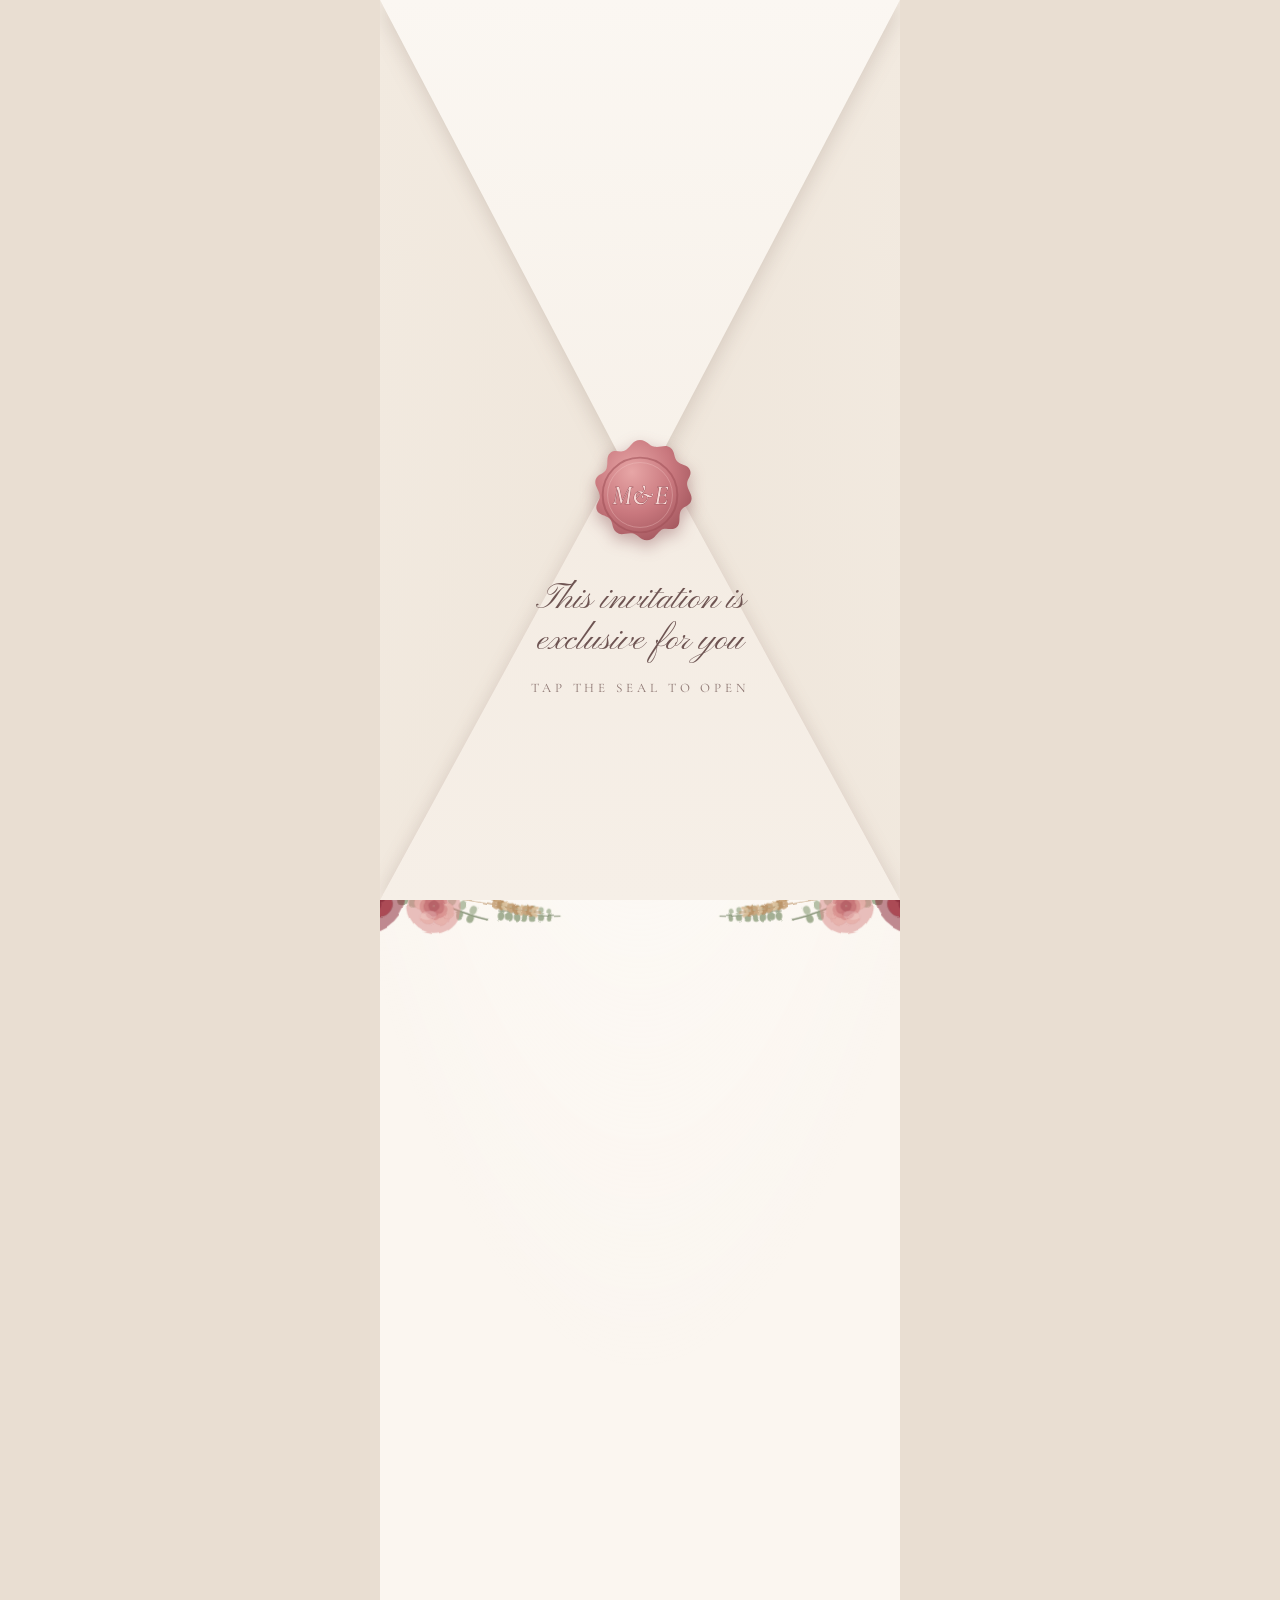
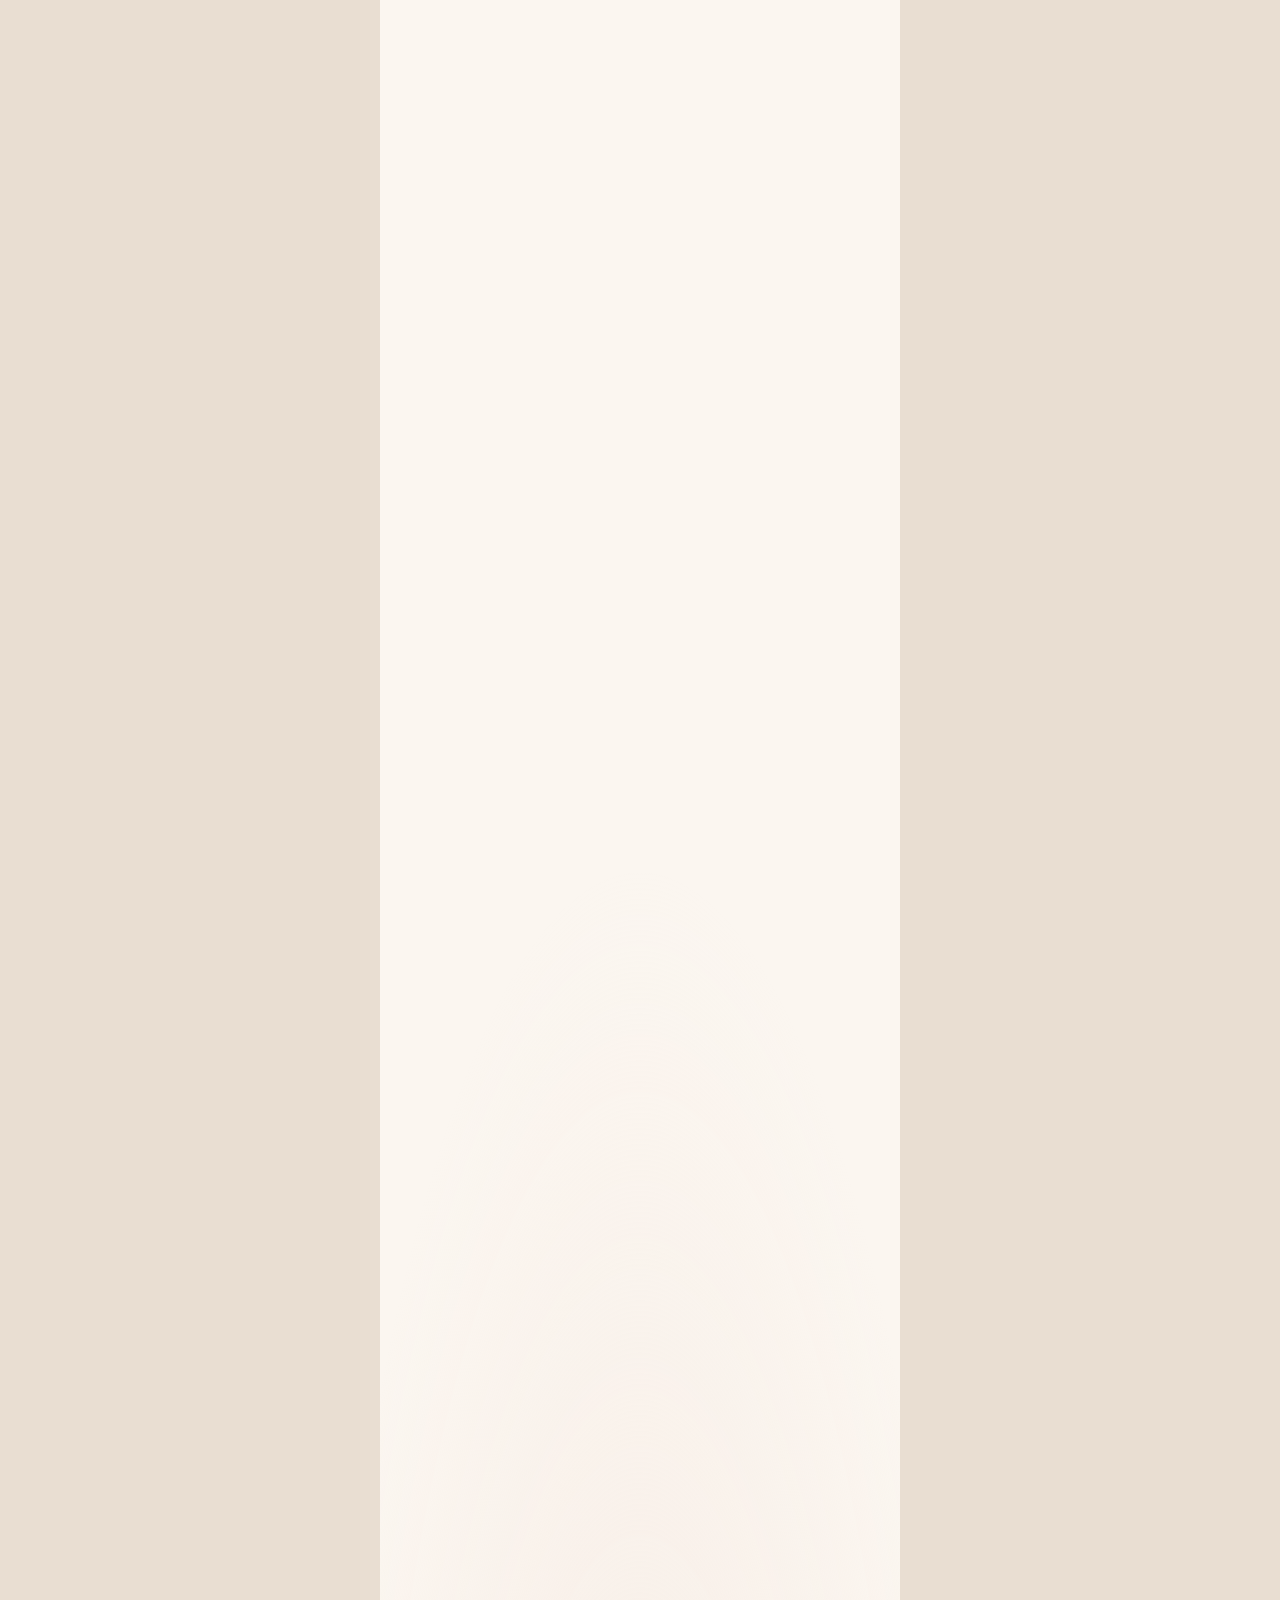
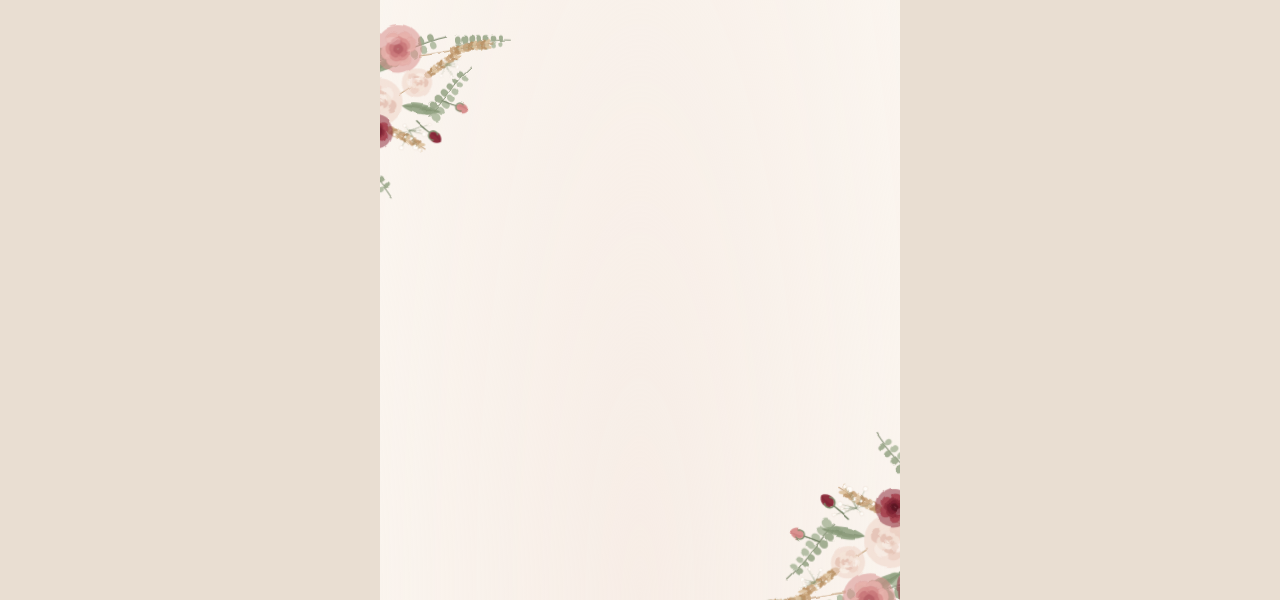
==== commit 726c94e9: "Update index.html" ====
--- a/index.html
+++ b/index.html
@@ -13,7 +13,7 @@
 <meta property="og:url" content="https://nourhansalem23.github.io/mohamed-engy-wedding/">
 <link rel="icon" href="data:image/svg+xml,<svg xmlns='http://www.w3.org/2000/svg' viewBox='0 0 100 100'><circle cx='50' cy='50' r='46' fill='%23C9787E'/><text x='50' y='64' font-size='42' text-anchor='middle' fill='%23FBF4EE' font-family='serif' font-style='italic'>M&amp;E</text></svg>">
 <link rel="preload" href="fonts/pinyon-script-latin-400-normal.woff2" as="font" type="font/woff2" crossorigin>
-<link rel="stylesheet" href="css/style.css">
+<link rel="stylesheet" href="css/style.css?v=3">
 </head>
 <body class="locked">
 <svg xmlns="http://www.w3.org/2000/svg" width="0" height="0" style="position:absolute" aria-hidden="true"><defs><filter id="wc" x="-10%" y="-10%" width="120%" height="120%"><feTurbulence type="fractalNoise" baseFrequency="0.035" numOctaves="2" seed="7" result="n"/><feDisplacementMap in="SourceGraphic" in2="n" scale="5" xChannelSelector="R" yChannelSelector="G"/><feGaussianBlur stdDeviation=".35"/></filter></defs><symbol id="rose-b" viewBox="-50 -50 100 100"><circle r="44" fill="#8E2F3E" opacity=".55"/><path d="M7.3,8.2 C31.5,41.2 -30.1,42.3 -7.0,8.5 Q0,0 7.3,8.2Z" fill="#A8434F" opacity="0.9" stroke="#5E1A26" stroke-opacity=".25" stroke-width=".8"/><path d="M-3.5,10.4 C-20.1,47.9 -51.7,-5.1 -10.8,-1.9 Q0,0 -3.5,10.4Z" fill="#A8434F" opacity="0.9" stroke="#5E1A26" stroke-opacity=".25" stroke-width=".8"/><path d="M-10.1,4.3 C-49.0,17.1 -30.8,-41.8 -5.9,-9.3 Q0,0 -10.1,4.3Z" fill="#A8434F" opacity="0.9" stroke="#5E1A26" stroke-opacity=".25" stroke-width=".8"/><path d="M-9.2,-6.1 C-41.0,-31.8 18.3,-48.6 4.6,-10.0 Q0,0 -9.2,-6.1Z" fill="#A8434F" opacity="0.9" stroke="#5E1A26" stroke-opacity=".25" stroke-width=".8"/><path d="M2.3,-10.8 C14.4,-49.9 51.9,-0.9 11.0,0.6 Q0,0 2.3,-10.8Z" fill="#A8434F" opacity="0.9" stroke="#5E1A26" stroke-opacity=".25" stroke-width=".8"/><path d="M10.3,-3.8 C49.9,-14.5 28.5,43.4 5.4,9.6 Q0,0 10.3,-3.8Z" fill="#A8434F" opacity="0.9" stroke="#5E1A26" stroke-opacity=".25" stroke-width=".8"/><path d="M-1.7,8.3 C-11.4,38.5 -38.9,-9.7 -8.0,-2.7 Q0,0 -1.7,8.3Z" fill="#8E2F3E" opacity="0.85" stroke="#5E1A26" stroke-opacity=".25" stroke-width=".8"/><path d="M-8.4,1.2 C-40.0,2.5 -4.2,-39.9 -0.2,-8.5 Q0,0 -8.4,1.2Z" fill="#8E2F3E" opacity="0.85" stroke="#5E1A26" stroke-opacity=".25" stroke-width=".8"/><path d="M-3.9,-7.5 C-15.4,-37.1 36.3,-17.0 8.0,-2.9 Q0,0 -3.9,-7.5Z" fill="#8E2F3E" opacity="0.85" stroke="#5E1A26" stroke-opacity=".25" stroke-width=".8"/><path d="M6.2,-5.8 C31.5,-24.8 26.2,30.4 5.0,6.9 Q0,0 6.2,-5.8Z" fill="#8E2F3E" opacity="0.85" stroke="#5E1A26" stroke-opacity=".25" stroke-width=".8"/><path d="M8.1,2.5 C37.2,15.0 -13.4,37.8 -3.5,7.7 Q0,0 8.1,2.5Z" fill="#8E2F3E" opacity="0.85" stroke="#5E1A26" stroke-opacity=".25" stroke-width=".8"/><path d="M5.8,2.4 C26.1,13.7 -12.6,26.7 -3.1,5.4 Q0,0 5.8,2.4Z" fill="#7A2433" opacity="0.9" stroke="#5E1A26" stroke-opacity=".25" stroke-width=".8"/><path d="M-2.3,5.8 C-13.3,26.3 -26.9,-12.1 -5.5,-3.0 Q0,0 -2.3,5.8Z" fill="#7A2433" opacity="0.9" stroke="#5E1A26" stroke-opacity=".25" stroke-width=".8"/><path d="M-6.0,1.7 C-29.0,5.4 -6.7,-28.7 -0.9,-6.2 Q0,0 -6.0,1.7Z" fill="#7A2433" opacity="0.9" stroke="#5E1A26" stroke-opacity=".25" stroke-width=".8"/><path d="M-1.7,-6.0 C-5.7,-28.9 28.7,-7.0 6.2,-1.0 Q0,0 -1.7,-6.0Z" fill="#7A2433" opacity="0.9" stroke="#5E1A26" stroke-opacity=".25" stroke-width=".8"/><path d="M3.9,-4.9 C20.4,-21.3 22.2,19.4 4.3,4.5 Q0,0 3.9,-4.9Z" fill="#7A2433" opacity="0.9" stroke="#5E1A26" stroke-opacity=".25" stroke-width=".8"/><path d="M2.1,3.4 C7.9,17.1 -18.8,1.8 -4.0,-0.0 Q0,0 2.1,3.4Z" fill="#5E1A26" opacity="0.95" stroke="#5E1A26" stroke-opacity=".25" stroke-width=".8"/><path d="M-3.5,2.0 C-17.4,7.4 -1.3,-18.8 0.2,-4.0 Q0,0 -3.5,2.0Z" fill="#5E1A26" opacity="0.95" stroke="#5E1A26" stroke-opacity=".25" stroke-width=".8"/><path d="M-1.3,-3.8 C-4.3,-18.4 18.8,2.0 3.9,0.8 Q0,0 -1.3,-3.8Z" fill="#5E1A26" opacity="0.95" stroke="#5E1A26" stroke-opacity=".25" stroke-width=".8"/><path d="M3.1,-2.5 C16.0,-10.0 4.2,18.4 0.5,4.0 Q0,0 3.1,-2.5Z" fill="#5E1A26" opacity="0.95" stroke="#5E1A26" stroke-opacity=".25" stroke-width=".8"/><path d="M-6,2 C-6,-8 8,-8 7,1 C6,8 -3,8 -3,1 C-3,-3 3,-3 3,0" fill="none" stroke="#5E1A26" stroke-width="1.6" stroke-linecap="round" opacity=".8"/><ellipse cx="-12" cy="-14" rx="14" ry="8" fill="#fff" opacity=".18" transform="rotate(-30)"/></symbol><symbol id="rose-p" viewBox="-50 -50 100 100"><circle r="44" fill="#D9918F" opacity=".55"/><path d="M10.3,-3.8 C49.9,-14.3 28.4,43.5 5.3,9.6 Q0,0 10.3,-3.8Z" fill="#E7B1AB" opacity="0.9" stroke="#B8646A" stroke-opacity=".25" stroke-width=".8"/><path d="M9.5,5.6 C42.7,29.6 -15.7,49.5 -4.1,10.2 Q0,0 9.5,5.6Z" fill="#E7B1AB" opacity="0.9" stroke="#B8646A" stroke-opacity=".25" stroke-width=".8"/><path d="M1.7,10.9 C4.4,51.7 -48.1,19.4 -10.5,3.4 Q0,0 1.7,10.9Z" fill="#E7B1AB" opacity="0.9" stroke="#B8646A" stroke-opacity=".25" stroke-width=".8"/><path d="M-10.4,3.5 C-50.3,12.9 -27.1,-44.3 -5.1,-9.8 Q0,0 -10.4,3.5Z" fill="#E7B1AB" opacity="0.9" stroke="#B8646A" stroke-opacity=".25" stroke-width=".8"/><path d="M-8.3,-7.2 C-36.9,-36.5 24.1,-46.0 5.8,-9.4 Q0,0 -8.3,-7.2Z" fill="#E7B1AB" opacity="0.9" stroke="#B8646A" stroke-opacity=".25" stroke-width=".8"/><path d="M-1.6,-10.9 C-4.0,-51.8 48.3,-19.0 10.5,-3.3 Q0,0 -1.6,-10.9Z" fill="#E7B1AB" opacity="0.9" stroke="#B8646A" stroke-opacity=".25" stroke-width=".8"/><path d="M8.0,2.8 C36.6,16.4 -14.7,37.3 -3.8,7.6 Q0,0 8.0,2.8Z" fill="#D9918F" opacity="0.85" stroke="#B8646A" stroke-opacity=".25" stroke-width=".8"/><path d="M-0.8,8.5 C-7.1,39.5 -39.8,-5.3 -8.3,-1.8 Q0,0 -0.8,8.5Z" fill="#D9918F" opacity="0.85" stroke="#B8646A" stroke-opacity=".25" stroke-width=".8"/><path d="M-8.5,0.8 C-40.1,0.5 -2.3,-40.1 0.2,-8.5 Q0,0 -8.5,0.8Z" fill="#D9918F" opacity="0.85" stroke="#B8646A" stroke-opacity=".25" stroke-width=".8"/><path d="M-4.8,-7.0 C-19.6,-35.0 34.1,-21.1 7.6,-3.9 Q0,0 -4.8,-7.0Z" fill="#D9918F" opacity="0.85" stroke="#B8646A" stroke-opacity=".25" stroke-width=".8"/><path d="M6.5,-5.5 C32.8,-23.0 24.5,31.8 4.6,7.2 Q0,0 6.5,-5.5Z" fill="#D9918F" opacity="0.85" stroke="#B8646A" stroke-opacity=".25" stroke-width=".8"/><path d="M4.3,-4.6 C21.9,-19.8 20.7,21.0 4.0,4.8 Q0,0 4.3,-4.6Z" fill="#C9787B" opacity="0.9" stroke="#B8646A" stroke-opacity=".25" stroke-width=".8"/><path d="M4.8,4.0 C21.0,20.8 -19.8,21.8 -4.6,4.3 Q0,0 4.8,4.0Z" fill="#C9787B" opacity="0.9" stroke="#B8646A" stroke-opacity=".25" stroke-width=".8"/><path d="M-1.3,6.1 C-8.7,28.2 -28.5,-7.5 -5.9,-2.1 Q0,0 -1.3,6.1Z" fill="#C9787B" opacity="0.9" stroke="#B8646A" stroke-opacity=".25" stroke-width=".8"/><path d="M-6.2,0.6 C-29.5,0.2 -1.5,-29.5 0.2,-6.2 Q0,0 -6.2,0.6Z" fill="#C9787B" opacity="0.9" stroke="#B8646A" stroke-opacity=".25" stroke-width=".8"/><path d="M-2.1,-5.9 C-7.3,-28.6 28.2,-8.5 6.1,-1.3 Q0,0 -2.1,-5.9Z" fill="#C9787B" opacity="0.9" stroke="#B8646A" stroke-opacity=".25" stroke-width=".8"/><path d="M3.7,1.5 C16.6,9.0 -14.0,12.7 -3.2,2.4 Q0,0 3.7,1.5Z" fill="#B8646A" opacity="0.95" stroke="#B8646A" stroke-opacity=".25" stroke-width=".8"/><path d="M-1.0,3.9 C-6.6,17.7 -14.5,-12.1 -2.8,-2.9 Q0,0 -1.0,3.9Z" fill="#B8646A" opacity="0.95" stroke="#B8646A" stroke-opacity=".25" stroke-width=".8"/><path d="M-3.5,-2.0 C-15.2,-11.2 15.6,-10.6 3.5,-1.9 Q0,0 -3.5,-2.0Z" fill="#B8646A" opacity="0.95" stroke="#B8646A" stroke-opacity=".25" stroke-width=".8"/><path d="M2.3,-3.2 C12.6,-14.1 9.1,16.5 1.5,3.7 Q0,0 2.3,-3.2Z" fill="#B8646A" opacity="0.95" stroke="#B8646A" stroke-opacity=".25" stroke-width=".8"/><path d="M-6,2 C-6,-8 8,-8 7,1 C6,8 -3,8 -3,1 C-3,-3 3,-3 3,0" fill="none" stroke="#B8646A" stroke-width="1.6" stroke-linecap="round" opacity=".8"/><ellipse cx="-12" cy="-14" rx="14" ry="8" fill="#fff" opacity=".18" transform="rotate(-30)"/></symbol><symbol id="rose-c" viewBox="-50 -50 100 100"><circle r="44" fill="#EED3C6" opacity=".55"/><path d="M-8.3,7.2 C-41.5,31.2 -42.0,-30.5 -8.4,-7.1 Q0,0 -8.3,7.2Z" fill="#F4E3D7" opacity="0.9" stroke="#E5C3B5" stroke-opacity=".25" stroke-width=".8"/><path d="M-10.8,-2.3 C-49.9,-14.3 -1.0,-51.9 0.6,-11.0 Q0,0 -10.8,-2.3Z" fill="#EED3C6" opacity="0.9" stroke="#E5C3B5" stroke-opacity=".25" stroke-width=".8"/><path d="M-3.4,-10.5 C-12.4,-50.4 44.5,-26.7 9.8,-5.0 Q0,0 -3.4,-10.5Z" fill="#F8EDE4" opacity="0.9" stroke="#E5C3B5" stroke-opacity=".25" stroke-width=".8"/><path d="M8.4,-7.1 C41.8,-30.8 41.7,30.9 8.4,7.2 Q0,0 8.4,-7.1Z" fill="#E5C3B5" opacity="0.9" stroke="#E5C3B5" stroke-opacity=".25" stroke-width=".8"/><path d="M10.4,3.6 C47.7,20.5 -5.6,51.6 -2.0,10.8 Q0,0 10.4,3.6Z" fill="#F4E3D7" opacity="0.9" stroke="#E5C3B5" stroke-opacity=".25" stroke-width=".8"/><path d="M4.4,10.1 C17.4,48.9 -41.6,31.0 -9.3,5.9 Q0,0 4.4,10.1Z" fill="#EED3C6" opacity="0.9" stroke="#E5C3B5" stroke-opacity=".25" stroke-width=".8"/><path d="M8.4,-1.4 C40.0,-3.2 5.0,39.8 0.3,8.5 Q0,0 8.4,-1.4Z" fill="#F4E3D7" opacity="0.85" stroke="#E5C3B5" stroke-opacity=".25" stroke-width=".8"/><path d="M3.5,7.8 C13.2,37.9 -37.3,14.8 -8.1,2.5 Q0,0 3.5,7.8Z" fill="#EED3C6" opacity="0.85" stroke="#E5C3B5" stroke-opacity=".25" stroke-width=".8"/><path d="M-6.9,4.9 C-34.6,20.3 -21.8,-33.7 -4.0,-7.5 Q0,0 -6.9,4.9Z" fill="#F8EDE4" opacity="0.85" stroke="#E5C3B5" stroke-opacity=".25" stroke-width=".8"/><path d="M-7.4,-4.2 C-33.0,-22.8 21.3,-34.0 5.1,-6.8 Q0,0 -7.4,-4.2Z" fill="#E5C3B5" opacity="0.85" stroke="#E5C3B5" stroke-opacity=".25" stroke-width=".8"/><path d="M0.1,-8.5 C4.0,-39.9 40.1,2.3 8.4,1.2 Q0,0 0.1,-8.5Z" fill="#F4E3D7" opacity="0.85" stroke="#E5C3B5" stroke-opacity=".25" stroke-width=".8"/><path d="M-0.9,6.2 C-6.5,28.8 -29.0,-5.2 -6.0,-1.6 Q0,0 -0.9,6.2Z" fill="#F4E3D7" opacity="0.9" stroke="#E5C3B5" stroke-opacity=".25" stroke-width=".8"/><path d="M-6.2,0.9 C-29.5,1.7 -3.0,-29.4 -0.1,-6.2 Q0,0 -6.2,0.9Z" fill="#EED3C6" opacity="0.9" stroke="#E5C3B5" stroke-opacity=".25" stroke-width=".8"/><path d="M-3.4,-5.2 C-13.9,-26.0 25.4,-15.0 5.6,-2.7 Q0,0 -3.4,-5.2Z" fill="#F8EDE4" opacity="0.9" stroke="#E5C3B5" stroke-opacity=".25" stroke-width=".8"/><path d="M4.3,-4.5 C22.1,-19.5 20.4,21.3 3.9,4.9 Q0,0 4.3,-4.5Z" fill="#E5C3B5" opacity="0.9" stroke="#E5C3B5" stroke-opacity=".25" stroke-width=".8"/><path d="M5.7,2.6 C25.6,14.6 -13.5,26.2 -3.3,5.3 Q0,0 5.7,2.6Z" fill="#F4E3D7" opacity="0.9" stroke="#E5C3B5" stroke-opacity=".25" stroke-width=".8"/><path d="M1.4,3.7 C4.8,18.3 -18.8,-1.5 -3.9,-0.7 Q0,0 1.4,3.7Z" fill="#F4E3D7" opacity="0.95" stroke="#E5C3B5" stroke-opacity=".25" stroke-width=".8"/><path d="M-3.9,0.7 C-18.8,1.5 4.8,-18.3 1.4,-3.7 Q0,0 -3.9,0.7Z" fill="#EED3C6" opacity="0.95" stroke="#E5C3B5" stroke-opacity=".25" stroke-width=".8"/><path d="M-1.3,-3.8 C-4.3,-18.4 18.8,2.1 3.9,0.9 Q0,0 -1.3,-3.8Z" fill="#F8EDE4" opacity="0.95" stroke="#E5C3B5" stroke-opacity=".25" stroke-width=".8"/><path d="M4.0,-0.5 C18.9,-0.4 -5.9,17.9 -1.6,3.6 Q0,0 4.0,-0.5Z" fill="#E5C3B5" opacity="0.95" stroke="#E5C3B5" stroke-opacity=".25" stroke-width=".8"/><path d="M-6,2 C-6,-8 8,-8 7,1 C6,8 -3,8 -3,1 C-3,-3 3,-3 3,0" fill="none" stroke="#E5C3B5" stroke-width="1.6" stroke-linecap="round" opacity=".8"/><ellipse cx="-12" cy="-14" rx="14" ry="8" fill="#fff" opacity=".18" transform="rotate(-30)"/></symbol><symbol id="leaf" viewBox="-10 -60 20 62"><path d="M0,0 C-11,-18 -9,-42 0,-58 C9,-42 11,-18 0,0Z" fill="#93A383" opacity=".9"/><path d="M0,-2 L0,-54" stroke="#6F7E5F" stroke-width="1" opacity=".55"/><path d="M0,0 C-6,-18 -5,-40 0,-58 C-1,-40 -1,-18 0,0Z" fill="#7D8C6B" opacity=".45"/></symbol><symbol id="euca" viewBox="-20 -128 40 130"><path d="M0,0 C4,-40 -4,-80 2,-120" stroke="#6F7E5F" stroke-width="1.6" fill="none"/><ellipse cx="-9.5" cy="-7.0" rx="9.0" ry="7.4" fill="#93A383" opacity=".85"/><ellipse cx="9.5" cy="-7.0" rx="9.0" ry="7.4" fill="#AAB79A" opacity=".85"/><ellipse cx="-8.0" cy="-22.0" rx="8.4" ry="6.9" fill="#93A383" opacity=".85"/><ellipse cx="9.7" cy="-22.0" rx="8.4" ry="6.9" fill="#AAB79A" opacity=".85"/><ellipse cx="-6.7" cy="-37.0" rx="7.9" ry="6.4" fill="#93A383" opacity=".85"/><ellipse cx="9.8" cy="-37.0" rx="7.9" ry="6.4" fill="#AAB79A" opacity=".85"/><ellipse cx="-5.7" cy="-52.0" rx="7.3" ry="6.0" fill="#93A383" opacity=".85"/><ellipse cx="9.6" cy="-52.0" rx="7.3" ry="6.0" fill="#AAB79A" opacity=".85"/><ellipse cx="-5.1" cy="-67.0" rx="6.7" ry="5.5" fill="#93A383" opacity=".85"/><ellipse cx="9.0" cy="-67.0" rx="6.7" ry="5.5" fill="#AAB79A" opacity=".85"/><ellipse cx="-4.8" cy="-82.0" rx="6.1" ry="5.0" fill="#93A383" opacity=".85"/><ellipse cx="8.1" cy="-82.0" rx="6.1" ry="5.0" fill="#AAB79A" opacity=".85"/><ellipse cx="-4.8" cy="-97.0" rx="5.6" ry="4.6" fill="#93A383" opacity=".85"/><ellipse cx="6.9" cy="-97.0" rx="5.6" ry="4.6" fill="#AAB79A" opacity=".85"/></symbol><symbol id="wheat" viewBox="-10 -118 20 120"><path d="M0,0 C2,-40 -2,-80 0,-110" stroke="#B88F62" stroke-width="1.2" fill="none"/><ellipse cx="-3.2" cy="-50.0" rx="2.4" ry="5" fill="#C9A57C" transform="rotate(-25 -3.2 -50.0)" opacity=".9"/><ellipse cx="3.2" cy="-50.0" rx="2.4" ry="5" fill="#C9A57C" transform="rotate(25 3.2 -50.0)" opacity=".9"/><ellipse cx="-3.2" cy="-56.5" rx="2.4" ry="5" fill="#B88F62" transform="rotate(-25 -3.2 -56.5)" opacity=".9"/><ellipse cx="3.2" cy="-56.5" rx="2.4" ry="5" fill="#B88F62" transform="rotate(25 3.2 -56.5)" opacity=".9"/><ellipse cx="-3.2" cy="-63.0" rx="2.4" ry="5" fill="#DCC09C" transform="rotate(-25 -3.2 -63.0)" opacity=".9"/><ellipse cx="3.2" cy="-63.0" rx="2.4" ry="5" fill="#DCC09C" transform="rotate(25 3.2 -63.0)" opacity=".9"/><ellipse cx="-3.2" cy="-69.5" rx="2.4" ry="5" fill="#C9A57C" transform="rotate(-25 -3.2 -69.5)" opacity=".9"/><ellipse cx="3.2" cy="-69.5" rx="2.4" ry="5" fill="#C9A57C" transform="rotate(25 3.2 -69.5)" opacity=".9"/><ellipse cx="-3.2" cy="-76.0" rx="2.4" ry="5" fill="#B88F62" transform="rotate(-25 -3.2 -76.0)" opacity=".9"/><ellipse cx="3.2" cy="-76.0" rx="2.4" ry="5" fill="#B88F62" transform="rotate(25 3.2 -76.0)" opacity=".9"/><ellipse cx="-3.2" cy="-82.5" rx="2.4" ry="5" fill="#DCC09C" transform="rotate(-25 -3.2 -82.5)" opacity=".9"/><ellipse cx="3.2" cy="-82.5" rx="2.4" ry="5" fill="#DCC09C" transform="rotate(25 3.2 -82.5)" opacity=".9"/><ellipse cx="-3.2" cy="-89.0" rx="2.4" ry="5" fill="#C9A57C" transform="rotate(-25 -3.2 -89.0)" opacity=".9"/><ellipse cx="3.2" cy="-89.0" rx="2.4" ry="5" fill="#C9A57C" transform="rotate(25 3.2 -89.0)" opacity=".9"/><ellipse cx="-3.2" cy="-95.5" rx="2.4" ry="5" fill="#B88F62" transform="rotate(-25 -3.2 -95.5)" opacity=".9"/><ellipse cx="3.2" cy="-95.5" rx="2.4" ry="5" fill="#B88F62" transform="rotate(25 3.2 -95.5)" opacity=".9"/><ellipse cx="-3.2" cy="-102.0" rx="2.4" ry="5" fill="#DCC09C" transform="rotate(-25 -3.2 -102.0)" opacity=".9"/><ellipse cx="3.2" cy="-102.0" rx="2.4" ry="5" fill="#DCC09C" transform="rotate(25 3.2 -102.0)" opacity=".9"/></symbol><symbol id="filler" viewBox="-35 -35 70 70"><path d="M0,0 L10.9,2.6" stroke="#7D8C6B" stroke-width=".7" opacity=".6"/><circle cx="10.9" cy="2.6" r="2.1" fill="#FFFDF9" stroke="#E6D6C8" stroke-width=".5"/><path d="M0,0 L-3.5,-4.1" stroke="#7D8C6B" stroke-width=".7" opacity=".6"/><circle cx="-3.5" cy="-4.1" r="2.2" fill="#FFFDF9" stroke="#E6D6C8" stroke-width=".5"/><path d="M0,0 L2.9,11.0" stroke="#7D8C6B" stroke-width=".7" opacity=".6"/><circle cx="2.9" cy="11.0" r="2.3" fill="#FFFDF9" stroke="#E6D6C8" stroke-width=".5"/><path d="M0,0 L16.0,-4.2" stroke="#7D8C6B" stroke-width=".7" opacity=".6"/><circle cx="16.0" cy="-4.2" r="2.9" fill="#FFFDF9" stroke="#E6D6C8" stroke-width=".5"/><path d="M0,0 L13.9,24.4" stroke="#7D8C6B" stroke-width=".7" opacity=".6"/><circle cx="13.9" cy="24.4" r="2.1" fill="#FFFDF9" stroke="#E6D6C8" stroke-width=".5"/><path d="M0,0 L8.7,21.8" stroke="#7D8C6B" stroke-width=".7" opacity=".6"/><circle cx="8.7" cy="21.8" r="2.9" fill="#FFFDF9" stroke="#E6D6C8" stroke-width=".5"/><path d="M0,0 L11.0,0.5" stroke="#7D8C6B" stroke-width=".7" opacity=".6"/><circle cx="11.0" cy="0.5" r="2.7" fill="#FFFDF9" stroke="#E6D6C8" stroke-width=".5"/><path d="M0,0 L-5.6,8.6" stroke="#7D8C6B" stroke-width=".7" opacity=".6"/><circle cx="-5.6" cy="8.6" r="1.6" fill="#FFFDF9" stroke="#E6D6C8" stroke-width=".5"/><path d="M0,0 L19.5,5.0" stroke="#7D8C6B" stroke-width=".7" opacity=".6"/><circle cx="19.5" cy="5.0" r="3.0" fill="#FFFDF9" stroke="#E6D6C8" stroke-width=".5"/><path d="M0,0 L17.1,-0.2" stroke="#7D8C6B" stroke-width=".7" opacity=".6"/><circle cx="17.1" cy="-0.2" r="1.6" fill="#FFFDF9" stroke="#E6D6C8" stroke-width=".5"/><path d="M0,0 L-10.8,22.0" stroke="#7D8C6B" stroke-width=".7" opacity=".6"/><circle cx="-10.8" cy="22.0" r="2.8" fill="#FFFDF9" stroke="#E6D6C8" stroke-width=".5"/><path d="M0,0 L-6.4,-7.7" stroke="#7D8C6B" stroke-width=".7" opacity=".6"/><circle cx="-6.4" cy="-7.7" r="2.3" fill="#FFFDF9" stroke="#E6D6C8" stroke-width=".5"/><path d="M0,0 L-20.1,2.9" stroke="#7D8C6B" stroke-width=".7" opacity=".6"/><circle cx="-20.1" cy="2.9" r="2.0" fill="#FFFDF9" stroke="#E6D6C8" stroke-width=".5"/><path d="M0,0 L25.7,-9.0" stroke="#7D8C6B" stroke-width=".7" opacity=".6"/><circle cx="25.7" cy="-9.0" r="1.8" fill="#FFFDF9" stroke="#E6D6C8" stroke-width=".5"/></symbol><symbol id="bud-b" viewBox="-12 -40 24 42"><path d="M0,0 C1,-12 0,-20 0,-24" stroke="#6F7E5F" stroke-width="1.4"/><path d="M0,-22 C-9,-24 -8,-36 0,-39 C8,-36 9,-24 0,-22Z" fill="#8E2F3E"/><path d="M0,-22 C-5,-26 -4,-34 0,-39 C-1,-33 -1,-27 0,-22Z" fill="#7A2433" opacity=".6"/><path d="M0,-21 C-6,-22 -7,-28 -4,-31 M0,-21 C6,-22 7,-28 4,-31" stroke="#7D8C6B" stroke-width="1.6" fill="none"/></symbol><symbol id="bud-p" viewBox="-12 -40 24 42"><path d="M0,0 C1,-12 0,-20 0,-24" stroke="#6F7E5F" stroke-width="1.4"/><path d="M0,-22 C-9,-24 -8,-36 0,-39 C8,-36 9,-24 0,-22Z" fill="#D9918F"/><path d="M0,-22 C-5,-26 -4,-34 0,-39 C-1,-33 -1,-27 0,-22Z" fill="#C9787B" opacity=".6"/><path d="M0,-21 C-6,-22 -7,-28 -4,-31 M0,-21 C6,-22 7,-28 4,-31" stroke="#7D8C6B" stroke-width="1.6" fill="none"/></symbol><symbol id="corner" viewBox="0 0 320 320"><g filter="url(#wc)"><use href="#euca" x="-60.0" y="-60.0" width="120.0" height="120.0" transform="translate(150.0 40.0) rotate(70.0)" opacity="1"/><use href="#euca" x="-60.0" y="-60.0" width="120.0" height="120.0" transform="translate(40.0 170.0) rotate(160.0)" opacity="1"/><use href="#euca" x="-47.5" y="-47.5" width="95.0" height="95.0" transform="translate(205.0 95.0) rotate(40.0)" opacity="1"/><use href="#euca" x="-47.5" y="-47.5" width="95.0" height="95.0" transform="translate(100.0 205.0) rotate(140.0)" opacity="1"/><use href="#euca" x="-40.0" y="-40.0" width="80.0" height="80.0" transform="translate(250.0 30.0) rotate(85.0)" opacity="1"/><use href="#wheat" x="-55.0" y="-55.0" width="110.0" height="110.0" transform="translate(180.0 70.0) rotate(55.0)" opacity="1"/><use href="#wheat" x="-55.0" y="-55.0" width="110.0" height="110.0" transform="translate(70.0 175.0) rotate(150.0)" opacity="1"/><use href="#wheat" x="-55.0" y="-55.0" width="110.0" height="110.0" transform="translate(215.0 40.0) rotate(80.0)" opacity="1"/><use href="#wheat" x="-55.0" y="-55.0" width="110.0" height="110.0" transform="translate(130.0 150.0) rotate(120.0)" opacity="1"/><use href="#leaf" x="-30.0" y="-30.0" width="60.0" height="60.0" transform="translate(120.0 60.0) rotate(60.0)" opacity="1"/><use href="#leaf" x="-30.0" y="-30.0" width="60.0" height="60.0" transform="translate(60.0 120.0) rotate(150.0)" opacity="1"/><use href="#leaf" x="-27.5" y="-27.5" width="55.0" height="55.0" transform="translate(165.0 120.0) rotate(100.0)" opacity="1"/><use href="#leaf" x="-27.5" y="-27.5" width="55.0" height="55.0" transform="translate(35.0 60.0) rotate(120.0)" opacity="1"/><use href="#filler" x="-35.0" y="-35.0" width="70.0" height="70.0" transform="translate(150.0 150.0) rotate(0.0)" opacity="1"/><use href="#filler" x="-25.0" y="-25.0" width="50.0" height="50.0" transform="translate(200.0 60.0) rotate(0.0)" opacity="1"/><use href="#rose-c" x="-35.0" y="-35.0" width="70.0" height="70.0" transform="translate(110.0 110.0) rotate(20.0)" opacity="1"/><use href="#rose-b" x="-52.5" y="-52.5" width="105.0" height="105.0" transform="translate(55.0 55.0) rotate(0.0)" opacity="1"/><use href="#rose-p" x="-36.0" y="-36.0" width="72.0" height="72.0" transform="translate(135.0 40.0) rotate(40.0)" opacity="1"/><use href="#rose-p" x="-36.0" y="-36.0" width="72.0" height="72.0" transform="translate(40.0 140.0) rotate(100.0)" opacity="1"/><use href="#rose-b" x="-26.0" y="-26.0" width="52.0" height="52.0" transform="translate(105.0 150.0) rotate(10.0)" opacity="1"/><use href="#bud-b" x="-23.0" y="-23.0" width="46.0" height="46.0" transform="translate(175.0 150.0) rotate(130.0)" opacity="1"/><use href="#bud-p" x="-20.0" y="-20.0" width="40.0" height="40.0" transform="translate(210.0 115.0) rotate(110.0)" opacity="1"/><use href="#rose-c" x="-23.0" y="-23.0" width="46.0" height="46.0" transform="translate(160.0 85.0) rotate(0.0)" opacity="1"/></g></symbol><symbol id="garland" viewBox="0 0 600 170"><g filter="url(#wc)"><use href="#euca" x="-55.0" y="-55.0" width="110.0" height="110.0" transform="translate(230.0 60.0) rotate(-80.0)" opacity="1"/><use href="#euca" x="-60.0" y="-60.0" width="120.0" height="120.0" transform="translate(150.0 95.0) rotate(-95.0)" opacity="1"/><use href="#euca" x="-55.0" y="-55.0" width="110.0" height="110.0" transform="translate(70.0 75.0) rotate(-85.0)" opacity="1"/><use href="#euca" x="-45.0" y="-45.0" width="90.0" height="90.0" transform="translate(190.0 115.0) rotate(-100.0)" opacity="1"/><use href="#euca" x="-45.0" y="-45.0" width="90.0" height="90.0" transform="translate(100.0 115.0) rotate(-100.0)" opacity="1"/><use href="#euca" x="-40.0" y="-40.0" width="80.0" height="80.0" transform="translate(30.0 105.0) rotate(-92.0)" opacity="1"/><use href="#wheat" x="-50.0" y="-50.0" width="100.0" height="100.0" transform="translate(180.0 65.0) rotate(-85.0)" opacity="1"/><use href="#wheat" x="-50.0" y="-50.0" width="100.0" height="100.0" transform="translate(110.0 100.0) rotate(-100.0)" opacity="1"/><use href="#wheat" x="-50.0" y="-50.0" width="100.0" height="100.0" transform="translate(50.0 70.0) rotate(-80.0)" opacity="1"/><use href="#leaf" x="-25.0" y="-25.0" width="50.0" height="50.0" transform="translate(205.0 110.0) rotate(-120.0)" opacity="1"/><use href="#leaf" x="-25.0" y="-25.0" width="50.0" height="50.0" transform="translate(135.0 57.0) rotate(-60.0)" opacity="1"/><use href="#leaf" x="-22.5" y="-22.5" width="45.0" height="45.0" transform="translate(75.0 110.0) rotate(-110.0)" opacity="1"/><use href="#filler" x="-30.0" y="-30.0" width="60.0" height="60.0" transform="translate(150.0 105.0) rotate(0.0)" opacity="1"/><use href="#filler" x="-23.0" y="-23.0" width="46.0" height="46.0" transform="translate(65.0 80.0) rotate(0.0)" opacity="1"/><use href="#rose-p" x="-32.0" y="-32.0" width="64.0" height="64.0" transform="translate(140.0 80.0) rotate(30.0)" opacity="1"/><use href="#rose-c" x="-26.0" y="-26.0" width="52.0" height="52.0" transform="translate(182.0 107.0) rotate(10.0)" opacity="1"/><use href="#rose-b" x="-41.0" y="-41.0" width="82.0" height="82.0" transform="translate(208.0 77.0) rotate(0.0)" opacity="1"/><use href="#rose-b" x="-25.0" y="-25.0" width="50.0" height="50.0" transform="translate(95.0 97.0) rotate(60.0)" opacity="1"/><use href="#bud-b" x="-20.0" y="-20.0" width="40.0" height="40.0" transform="translate(55.0 95.0) rotate(-95.0)" opacity="1"/><use href="#bud-p" x="-18.0" y="-18.0" width="36.0" height="36.0" transform="translate(115.0 55.0) rotate(-70.0)" opacity="1"/><use href="#rose-c" x="-18.0" y="-18.0" width="36.0" height="36.0" transform="translate(72.0 63.0) rotate(0.0)" opacity="1"/><use href="#euca" x="-55.0" y="-55.0" width="110.0" height="110.0" transform="translate(370.0 60.0) rotate(80.0)" opacity="1"/><use href="#euca" x="-60.0" y="-60.0" width="120.0" height="120.0" transform="translate(450.0 95.0) rotate(95.0)" opacity="1"/><use href="#euca" x="-55.0" y="-55.0" width="110.0" height="110.0" transform="translate(530.0 75.0) rotate(85.0)" opacity="1"/><use href="#euca" x="-45.0" y="-45.0" width="90.0" height="90.0" transform="translate(410.0 115.0) rotate(100.0)" opacity="1"/><use href="#euca" x="-45.0" y="-45.0" width="90.0" height="90.0" transform="translate(500.0 115.0) rotate(100.0)" opacity="1"/><use href="#euca" x="-40.0" y="-40.0" width="80.0" height="80.0" transform="translate(570.0 105.0) rotate(92.0)" opacity="1"/><use href="#wheat" x="-50.0" y="-50.0" width="100.0" height="100.0" transform="translate(420.0 65.0) rotate(85.0)" opacity="1"/><use href="#wheat" x="-50.0" y="-50.0" width="100.0" height="100.0" transform="translate(490.0 100.0) rotate(100.0)" opacity="1"/><use href="#wheat" x="-50.0" y="-50.0" width="100.0" height="100.0" transform="translate(550.0 70.0) rotate(80.0)" opacity="1"/><use href="#leaf" x="-25.0" y="-25.0" width="50.0" height="50.0" transform="translate(395.0 110.0) rotate(120.0)" opacity="1"/><use href="#leaf" x="-25.0" y="-25.0" width="50.0" height="50.0" transform="translate(465.0 57.0) rotate(60.0)" opacity="1"/><use href="#leaf" x="-22.5" y="-22.5" width="45.0" height="45.0" transform="translate(525.0 110.0) rotate(110.0)" opacity="1"/><use href="#filler" x="-30.0" y="-30.0" width="60.0" height="60.0" transform="translate(450.0 105.0) rotate(0.0)" opacity="1"/><use href="#filler" x="-23.0" y="-23.0" width="46.0" height="46.0" transform="translate(535.0 80.0) rotate(0.0)" opacity="1"/><use href="#rose-p" x="-32.0" y="-32.0" width="64.0" height="64.0" transform="translate(460.0 80.0) rotate(30.0)" opacity="1"/><use href="#rose-c" x="-26.0" y="-26.0" width="52.0" height="52.0" transform="translate(418.0 107.0) rotate(10.0)" opacity="1"/><use href="#rose-b" x="-41.0" y="-41.0" width="82.0" height="82.0" transform="translate(392.0 77.0) rotate(0.0)" opacity="1"/><use href="#rose-b" x="-25.0" y="-25.0" width="50.0" height="50.0" transform="translate(505.0 97.0) rotate(60.0)" opacity="1"/><use href="#bud-b" x="-20.0" y="-20.0" width="40.0" height="40.0" transform="translate(545.0 95.0) rotate(95.0)" opacity="1"/><use href="#bud-p" x="-18.0" y="-18.0" width="36.0" height="36.0" transform="translate(485.0 55.0) rotate(70.0)" opacity="1"/><use href="#rose-c" x="-18.0" y="-18.0" width="36.0" height="36.0" transform="translate(528.0 63.0) rotate(0.0)" opacity="1"/></g></symbol></svg>
@@ -37,7 +37,7 @@
         <path class="seal-edge" d="M60 4c7 0 9 6 15 7s11-3 16 1 3 10 7 14 11 3 13 9-4 9-3 15 6 10 4 16-9 5-11 11 1 12-4 16-11-1-16 3-7 10-14 10-9-6-15-7-11 3-16-1-3-10-7-14-11-3-13-9 4-9 3-15-6-10-4-16 9-5 11-11-1-12 4-16 11 1 16-3 7-10 14-10z" fill="url(#sealG)"/>
         <circle cx="60" cy="60" r="38" fill="none" stroke="#9E4F57" stroke-opacity=".55" stroke-width="2"/>
         <circle cx="60" cy="60" r="33" fill="none" stroke="#F3C9C6" stroke-opacity=".35" stroke-width="1"/>
-        <text x="60" y="71" text-anchor="middle" class="seal-text">M&amp;E</text>
+        <text x="60" y="71" text-anchor="middle" class="seal-text" style="font-family:'Cormorant Garamond',Georgia,serif;font-style:italic;font-weight:500;font-size:28px">M&amp;E</text>
       </svg>
     </button>
     <div class="env-copy">
@@ -149,7 +149,7 @@
   <section class="closing">
     <svg class="fl fl-ctl" aria-hidden="true"><use href="#corner"/></svg>
     <svg class="fl fl-cbr" aria-hidden="true"><use href="#corner"/></svg>
-    <div class="mini-seal reveal" aria-hidden="true">M&amp;E</div>
+    <div class="mini-seal reveal" aria-hidden="true" style="font-family:'Cormorant Garamond',Georgia,serif;font-style:italic;font-weight:500;font-size:22px;padding-right:2px">M&amp;E</div>
     <p class="script-line big reveal">We can't wait to<br>celebrate with you</p>
     <p class="caps reveal">Your presence is our greatest gift</p>
     <div class="divider reveal" aria-hidden="true"><i></i><span>♥</span><i></i></div>
@@ -164,6 +164,6 @@
 <div id="toast" class="toast" role="status"></div>
 <audio id="song" src="assets/song.mp3" loop preload="none"></audio>
 
-<script src="js/main.js"></script>
+<script src="js/main.js?v=3"></script>
 </body>
 </html>
--- a/css/style.css
+++ b/css/style.css
@@ -178,3 +178,6 @@
   *,*::before,*::after{animation-duration:.01ms!important;animation-iteration-count:1!important;transition-duration:.01ms!important}
   .petals{display:none}
 }
+
+.seal-text{font-family:"Cormorant Garamond",Georgia,serif;font-style:italic;font-weight:500;font-size:28px;letter-spacing:.5px;transform:translateY(-2px)}
+.mini-seal{font-family:"Cormorant Garamond",Georgia,serif;font-style:italic;font-weight:500;font-size:22px}
